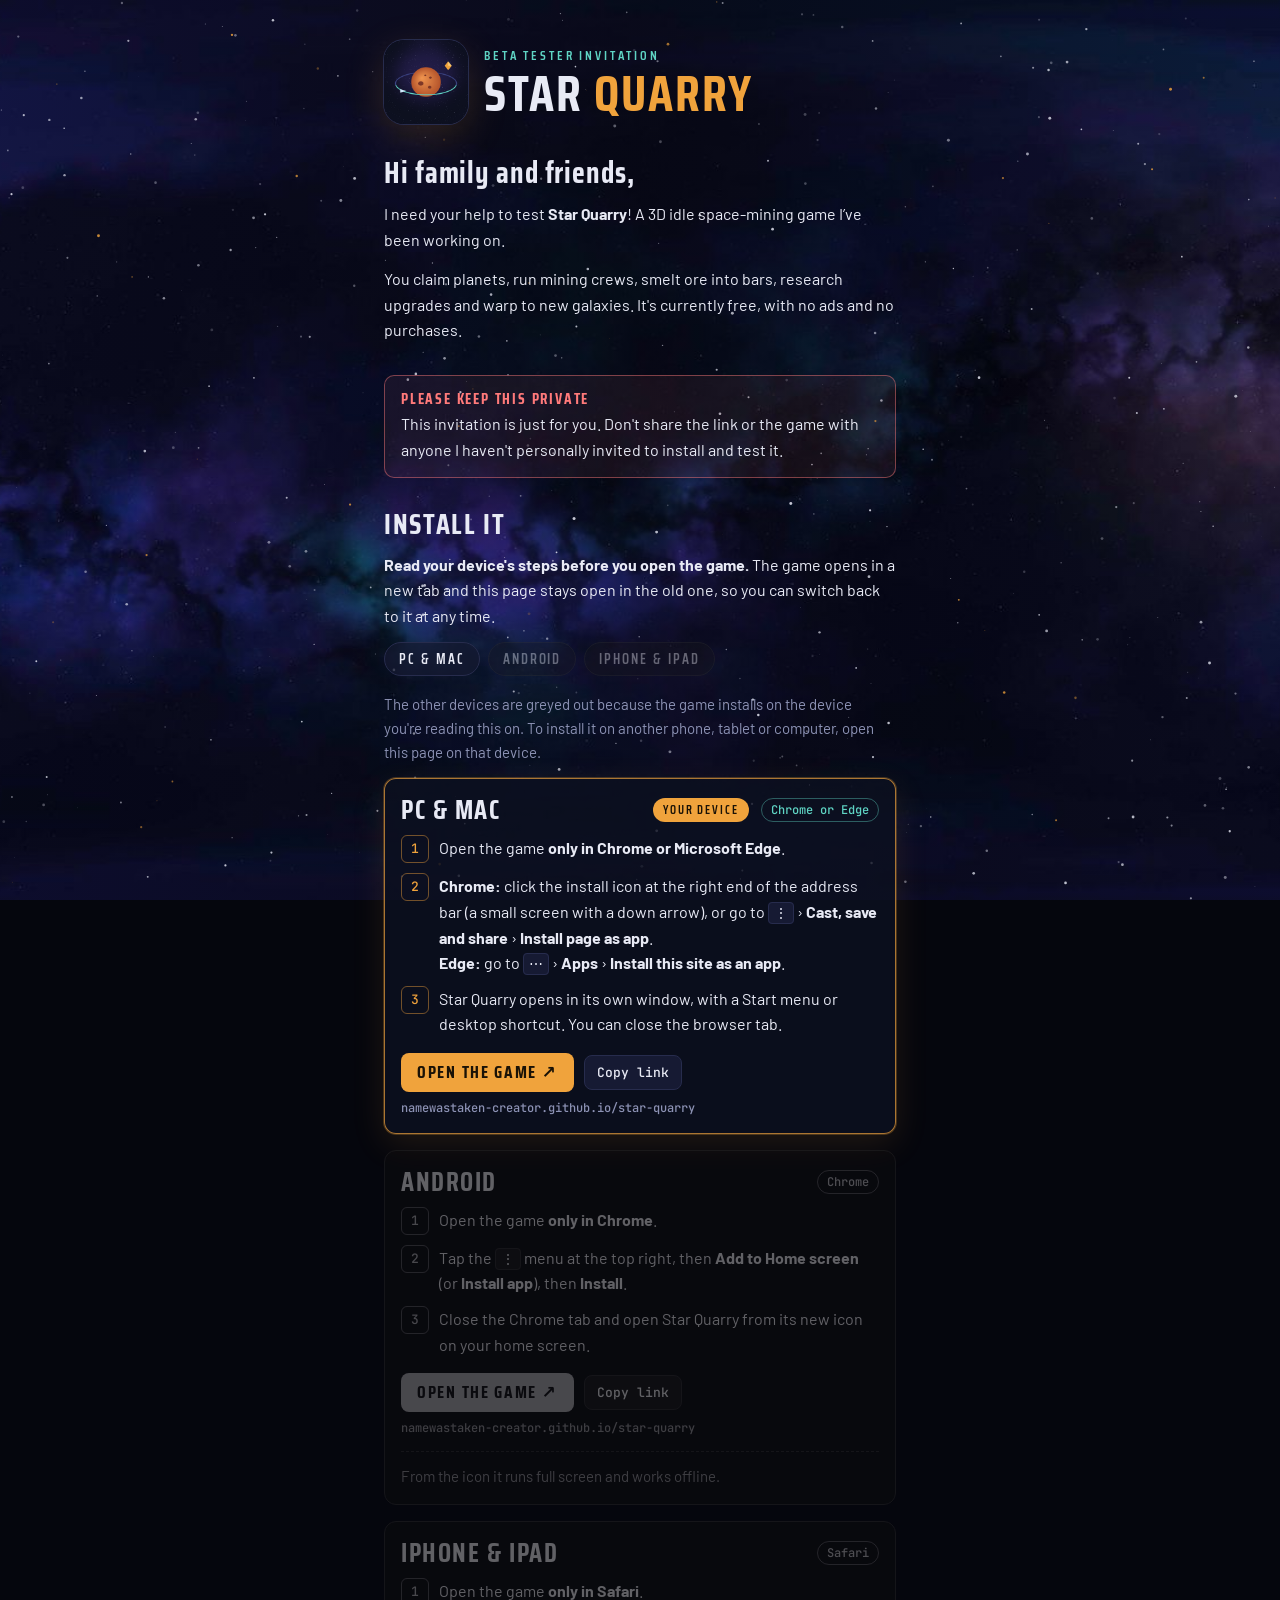
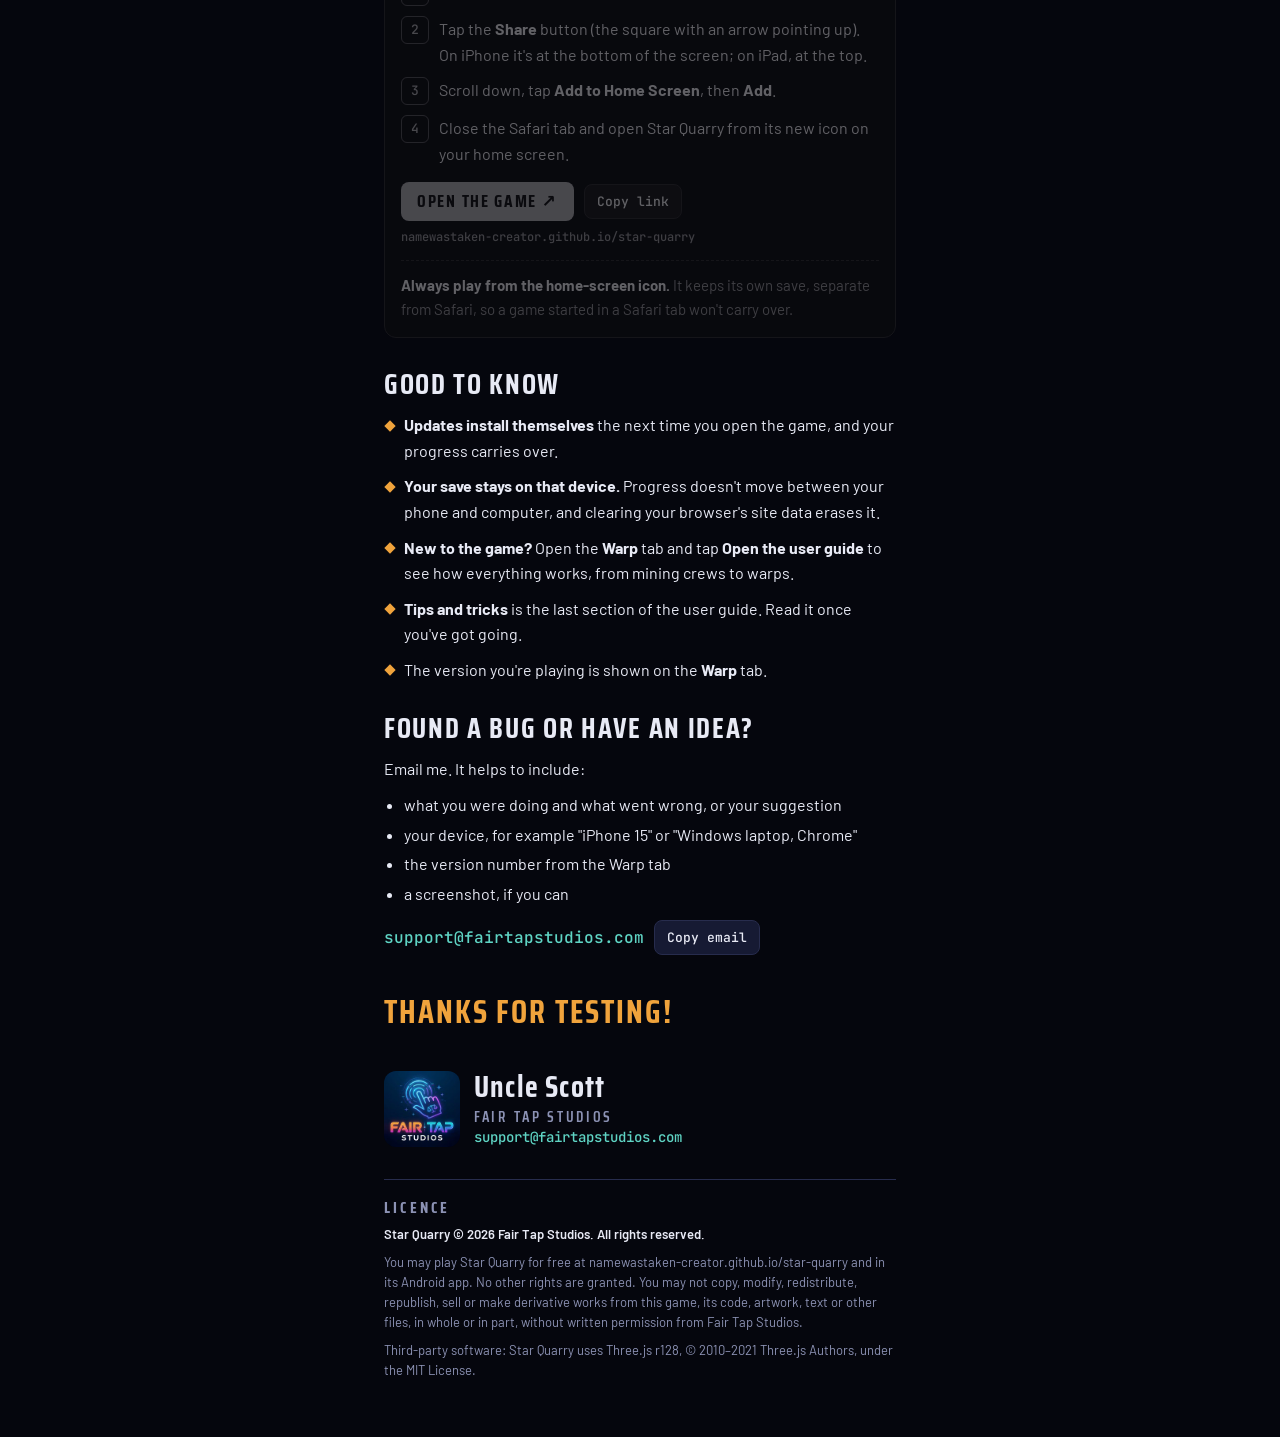
==== testers.html @ d6b1c23d "Update testers.html" ====
<!doctype html>
<html lang="en">
<head>
<meta charset="utf-8">
<meta name="viewport" content="width=device-width,initial-scale=1,viewport-fit=cover">
<meta name="robots" content="noindex,nofollow">
<link rel="icon" href="icon-192.png">
<title>Star Quarry Beta Testing</title>
<link rel="preconnect" href="https://fonts.googleapis.com">
<link rel="stylesheet" href="https://fonts.googleapis.com/css2?family=Saira+Condensed:wght@600;700&family=Barlow:wght@400;500;600&family=JetBrains+Mono:wght@500&display=swap">
<style>
/* Layout: one phone-width column (at most 480px of content) centred over the game's nebula, the same at every screen size, so a PC, iPad or rotated phone sees the phone layout with more sky around it. Install steps as three device panels. Single dark theme, matching the game. */
:root{
  --void:#05060d; --panel:#0d1020; --panel2:#161a33; --line:#272c4d;
  --ink:#e8eaf5; --muted:#8c92b4; --ore:#f0a33c; --ship:#5fd4c4; --stn:#6aa8ff; --bad:#ff7a7a;
  --f-display:"Saira Condensed","Arial Narrow",system-ui,sans-serif;
  --f-body:"Barlow",system-ui,-apple-system,"Segoe UI",sans-serif;
  --f-data:"JetBrains Mono",ui-monospace,"SFMono-Regular",Menlo,monospace;
  color-scheme:dark;
}
html{background:var(--void)}
body{margin:0;min-height:100%;background:radial-gradient(120% 70% at 70% 0%,#151a3a 0%,#090b1a 45%,var(--void) 100%) fixed,var(--void);
  color:var(--ink);font:400 16px/1.6 var(--f-body)}
/* the game's own nebula sky, fixed behind everything (a fixed layer, since iOS ignores background-attachment: fixed) */
#sky{position:fixed;inset:0;z-index:0;pointer-events:none;background:url("[data-uri]") 62% 50%/cover no-repeat}
#sky::after{content:"";position:absolute;inset:0;background:linear-gradient(90deg,rgba(5,6,13,.15),rgba(5,6,13,.55) 50%,rgba(5,6,13,.15))}
#stars{position:fixed;inset:0;width:100%;height:100%;pointer-events:none;z-index:0}
.wrap{position:relative;z-index:1;max-width:calc(480px + 2 * max(16px, env(safe-area-inset-left, 0px)));margin:0 auto;
  padding-left:max(16px,env(safe-area-inset-left,0px));padding-right:max(16px,env(safe-area-inset-right,0px));padding-block:40px 56px;
  display:flex;flex-direction:column;gap:32px}
a{color:var(--ship)}
a:focus-visible,button:focus-visible{outline:2px solid var(--ore);outline-offset:3px}

/* masthead */
.mast{display:flex;align-items:center;gap:16px}
.mast img{width:84px;height:84px;border-radius:20px;flex:none;box-shadow:0 0 0 1px var(--line),0 12px 40px rgba(240,163,60,.18)}
.mast h1{margin:0;font:700 clamp(40px,11vw,50px)/.9 var(--f-display);letter-spacing:.04em;text-transform:uppercase;text-wrap:balance}
.mast h1 span{color:var(--ore)}
.eyebrow{font:600 13px/1.2 var(--f-display);letter-spacing:.22em;text-transform:uppercase;color:var(--ship);margin:0 0 8px}

/* letter */
.letter p.hello{margin:0 0 12px;font:700 30px/1.1 var(--f-display);letter-spacing:.03em}
.letter p{margin:0 0 14px;max-width:62ch}
.letter p:last-child{margin-bottom:0}

.private{border:1px solid rgba(255,122,122,.45);background:rgba(255,122,122,.07);border-radius:10px;padding:14px 16px;display:flex;gap:12px;align-items:flex-start}
.private b{color:var(--bad);font:700 15px/1.3 var(--f-display);letter-spacing:.12em;text-transform:uppercase;display:block;margin-bottom:2px}
.private p{margin:0}

.play{display:flex;flex-wrap:wrap;gap:12px;align-items:center}
.btn{display:inline-flex;align-items:center;gap:8px;font:700 20px/1 var(--f-display);letter-spacing:.1em;text-transform:uppercase;
  color:#1a1206;background:var(--ore);border:0;border-radius:8px;padding:14px 22px;text-decoration:none;cursor:pointer}
.btn:hover{background:#ffb75a}
.ghost{font:500 13px/1 var(--f-data);color:var(--ink);background:var(--panel2);border:1px solid var(--line);border-radius:8px;padding:10px 12px;cursor:pointer}
.ghost:hover{border-color:var(--ship)}
.url{font:500 12px/1.4 var(--f-data);color:var(--muted);word-break:break-all;user-select:all}

/* sections */
h2{margin:0 0 14px;font:700 28px/1 var(--f-display);letter-spacing:.06em;text-transform:uppercase;text-wrap:balance}
.jump{display:flex;flex-wrap:wrap;gap:8px;margin:0;padding:0;list-style:none}
.jump a{display:block;font:600 14px/1 var(--f-display);letter-spacing:.14em;text-transform:uppercase;text-decoration:none;color:var(--ink);
  border:1px solid var(--line);border-radius:999px;padding:9px 14px;background:rgba(22,26,51,.7)}
.jump a:hover,.jump a:focus-visible{border-color:var(--ore);color:var(--ore)}
.first{margin:0 0 14px;max-width:62ch}
.devices{display:grid;gap:16px}
.linkrow{display:flex;flex-wrap:wrap;align-items:center;gap:8px 10px;margin-top:16px}
.btn.small{font-size:17px;padding:11px 16px}
.dev.other{opacity:.4;filter:grayscale(1)}
.dev.other .linkrow{pointer-events:none}
.jump a.off{opacity:.4;filter:grayscale(1);cursor:default}
.jump a.off:hover{border-color:var(--line);color:var(--ink)}
.elsewhere{margin:0 0 14px;color:var(--muted);font-size:15px;max-width:62ch}
.dev.is-mine{border-color:rgba(240,163,60,.7);box-shadow:0 0 0 1px rgba(240,163,60,.25),0 10px 34px rgba(240,163,60,.12)}
.mine{font:600 12px/1 var(--f-display);letter-spacing:.16em;text-transform:uppercase;color:#1a1206;background:var(--ore);border-radius:999px;padding:6px 10px}
.dev{background:rgba(13,16,32,.82);border:1px solid var(--line);border-radius:12px;padding:18px 16px 16px;scroll-margin-top:16px}
.dev header{display:flex;align-items:center;justify-content:space-between;gap:10px 12px;flex-wrap:wrap;margin-bottom:12px}
.dev header h3{margin-right:auto}
.dev h3{margin:0;font:700 26px/1 var(--f-display);letter-spacing:.06em;text-transform:uppercase}
.dev .browser{font:500 12px/1 var(--f-data);color:var(--ship);border:1px solid rgba(95,212,196,.4);border-radius:999px;padding:5px 9px}
.dev ol{margin:0;padding:0;list-style:none;counter-reset:s;display:grid;gap:10px}
.dev li{counter-increment:s;display:grid;grid-template-columns:28px 1fr;gap:10px;align-items:start}
.dev li::before{content:counter(s);font:500 13px/26px var(--f-data);text-align:center;color:var(--ore);border:1px solid var(--ore-line,rgba(240,163,60,.45));border-radius:6px;height:26px}
.dev li > span{min-width:0}
.dev .note{margin:14px 0 0;padding-top:12px;border-top:1px dashed var(--line);color:var(--muted);font-size:15px}
kbd{font:500 .85em var(--f-data);background:var(--panel2);border:1px solid var(--line);border-radius:4px;padding:1px 5px;color:var(--ink)}

.facts{display:grid;gap:10px;margin:0;padding:0;list-style:none}
.facts li{padding-left:20px;position:relative}
.facts li::before{content:"";position:absolute;left:2px;top:.6em;width:8px;height:8px;transform:rotate(45deg);background:var(--ore)}

.report p{margin:0 0 10px;max-width:62ch}
.report ul{margin:0 0 14px;padding-left:20px;display:grid;gap:4px}
.mail{display:flex;flex-wrap:wrap;align-items:center;gap:10px}
.mail span{font:500 16px/1.3 var(--f-data);color:var(--ship);user-select:all}

/* sign-off */
/* the logo is exactly as tall as the three lines beside it: 32 + 4 + 20 + 20 = 76px */
.thanks{margin:8px 0;text-align:left;font:700 32px/1.1 var(--f-display);letter-spacing:.06em;text-transform:uppercase;color:var(--ore);text-wrap:balance}
.sign p{margin:0}
.who{display:flex;align-items:flex-start;gap:14px}
.who img{width:76px;height:76px;border-radius:12px;flex:none;display:block}
.who > div{min-width:0}
.sign .name{font:700 30px/32px var(--f-display);letter-spacing:.04em}
.sign .studio{font:600 15px/20px var(--f-display);letter-spacing:.18em;text-transform:uppercase;color:var(--muted);margin-top:4px}
.sign .email{font:500 14px/20px var(--f-data);color:var(--ship);user-select:all;white-space:nowrap}

/* licence */
.legal{border-top:1px solid var(--line);padding-top:20px;color:var(--muted);font-size:13px;line-height:1.55}
.legal h2{font-size:16px;letter-spacing:.2em;color:var(--muted);margin-bottom:8px}
.legal p{margin:0 0 8px;max-width:75ch}
.legal p:last-child{margin:0}
.legal strong{color:var(--ink);font-weight:600}

.toast{position:fixed;left:50%;bottom:calc(20px + env(safe-area-inset-bottom,0px));transform:translateX(-50%);z-index:5;
  background:var(--panel2);border:1px solid var(--ship);color:var(--ink);font:500 13px/1 var(--f-data);padding:10px 14px;border-radius:8px}

</style>
</head>
<body>
<div id="sky" aria-hidden="true"></div>
<canvas id="stars" aria-hidden="true"></canvas>
<main class="wrap">

  <header class="mast">
    <img src="[data-uri]" alt="Star Quarry logo: an orange planet with an orbit ring and an ore crystal">
    <div>
      <p class="eyebrow">Beta tester invitation</p>
      <h1>Star <span>Quarry</span></h1>
    </div>
  </header>

  <section class="letter" aria-label="Message from Uncle Scott">
    <p class="hello">Hi family and friends,</p>
    <p>I need your help to test <strong>Star Quarry</strong>! A 3D idle space-mining game I’ve been working on.</p>
    <p>You claim planets, run mining crews, smelt ore into bars, research upgrades and warp to new galaxies. It's currently free, with no ads and no purchases.</p>
  </section>

  <div class="private" role="note">
    <div>
      <b>Please keep this private</b>
      <p>This invitation is just for you. Don't share the link or the game with anyone I haven't personally invited to install and test it.</p>
    </div>
  </div>

  <section aria-labelledby="install">
    <h2 id="install">Install it</h2>
    <p class="first"><strong>Read your device's steps before you open the game.</strong> The game opens in a new tab and this page stays open in the old one, so you can switch back to it at any time.</p>
    <ul class="jump" style="margin-bottom:16px">
      <li><a href="#android">Android</a></li>
      <li><a href="#iphone">iPhone &amp; iPad</a></li>
      <li><a href="#pc">PC &amp; Mac</a></li>
    </ul>
    <p class="elsewhere" id="elsewhere" hidden>The other devices are greyed out because the game installs on the device you're reading this on. To install it on another phone, tablet or computer, open this page on that device.</p>
    <div class="devices">
      <article class="dev" id="android">
        <header><h3>Android</h3><span class="mine" hidden>Your device</span><span class="browser">Chrome</span></header>
        <ol>
          <li><span>Open the game <strong>only in Chrome</strong>.</span></li>
          <li><span>Tap the <kbd>⋮</kbd> menu at the top right, then <strong>Add to Home screen</strong> (or <strong>Install app</strong>), then <strong>Install</strong>.</span></li>
          <li><span>Close the Chrome tab and open Star Quarry from its new icon on your home screen.</span></li>
        </ol>
        <div class="linkrow"><a class="btn small" href="https://namewastaken-creator.github.io/star-quarry/" target="_blank" rel="noopener">Open the game ↗</a><button class="ghost" type="button" data-copy="https://namewastaken-creator.github.io/star-quarry/">Copy link</button><span class="url">namewastaken-creator.github.io/star-quarry</span></div>
        <p class="note">From the icon it runs full screen and works offline.</p>
      </article>
      <article class="dev" id="iphone">
        <header><h3>iPhone &amp; iPad</h3><span class="mine" hidden>Your device</span><span class="browser">Safari</span></header>
        <ol>
          <li><span>Open the game <strong>only in Safari</strong>.</span></li>
          <li><span>Tap the <strong>Share</strong> button (the square with an arrow pointing up). On iPhone it's at the bottom of the screen; on iPad, at the top.</span></li>
          <li><span>Scroll down, tap <strong>Add to Home Screen</strong>, then <strong>Add</strong>.</span></li>
          <li><span>Close the Safari tab and open Star Quarry from its new icon on your home screen.</span></li>
        </ol>
        <div class="linkrow"><a class="btn small" href="https://namewastaken-creator.github.io/star-quarry/" target="_blank" rel="noopener">Open the game ↗</a><button class="ghost" type="button" data-copy="https://namewastaken-creator.github.io/star-quarry/">Copy link</button><span class="url">namewastaken-creator.github.io/star-quarry</span></div>
        <p class="note"><strong style="color:var(--ink)">Always play from the home-screen icon.</strong> It keeps its own save, separate from Safari, so a game started in a Safari tab won't carry over.</p>
      </article>
      <article class="dev" id="pc">
        <header><h3>PC &amp; Mac</h3><span class="mine" hidden>Your device</span><span class="browser">Chrome or Edge</span></header>
        <ol>
          <li><span>Open the game <strong>only in Chrome or Microsoft Edge</strong>.</span></li>
          <li><span><strong>Chrome:</strong> click the install icon at the right end of the address bar (a small screen with a down arrow), or go to <kbd>⋮</kbd> › <strong>Cast, save and share</strong> › <strong>Install page as app</strong>.<br><strong>Edge:</strong> go to <kbd>⋯</kbd> › <strong>Apps</strong> › <strong>Install this site as an app</strong>.</span></li>
          <li><span>Star Quarry opens in its own window, with a Start menu or desktop shortcut. You can close the browser tab.</span></li>
        </ol>
        <div class="linkrow"><a class="btn small" href="https://namewastaken-creator.github.io/star-quarry/" target="_blank" rel="noopener">Open the game ↗</a><button class="ghost" type="button" data-copy="https://namewastaken-creator.github.io/star-quarry/">Copy link</button><span class="url">namewastaken-creator.github.io/star-quarry</span></div>
      </article>
    </div>
  </section>

  <section aria-labelledby="know">
    <h2 id="know">Good to know</h2>
    <ul class="facts">
      <li><strong>Updates install themselves</strong> the next time you open the game, and your progress carries over.</li>
      <li><strong>Your save stays on that device.</strong> Progress doesn't move between your phone and computer, and clearing your browser's site data erases it.</li>
      <li><strong>New to the game?</strong> Open the <strong>Warp</strong> tab and tap <strong>Open the user guide</strong> to see how everything works, from mining crews to warps.</li>
      <li><strong>Tips and tricks</strong> is the last section of the user guide. Read it once you've got going.</li>
      <li>The version you're playing is shown on the <strong>Warp</strong> tab.</li>
    </ul>
  </section>

  <section class="report" aria-labelledby="bugs">
    <h2 id="bugs">Found a bug or have an idea?</h2>
    <p>Email me. It helps to include:</p>
    <ul>
      <li>what you were doing and what went wrong, or your suggestion</li>
      <li>your device, for example "iPhone 15" or "Windows laptop, Chrome"</li>
      <li>the version number from the Warp tab</li>
      <li>a screenshot, if you can</li>
    </ul>
    <div class="mail">
      <span>support@fairtapstudios.com</span>
      <button class="ghost" id="copy-mail" type="button" data-copy="support@fairtapstudios.com">Copy email</button>
    </div>
  </section>

  <p class="thanks">Thanks for testing!</p>

  <footer class="sign">
    <div class="who">
      <img src="[data-uri]" alt="Fair Tap Studios logo">
      <div>
      <p class="name">Uncle Scott</p>
      <p class="studio">Fair Tap Studios</p>
      <p class="email">support@fairtapstudios.com</p>
      </div>
    </div>
  </footer>

  <section class="legal" aria-labelledby="licence">
    <h2 id="licence">Licence</h2>
    <p><strong>Star Quarry © 2026 Fair Tap Studios. All rights reserved.</strong></p>
    <p>You may play Star Quarry for free at namewastaken-creator.github.io/star-quarry and in its Android app. No other rights are granted. You may not copy, modify, redistribute, republish, sell or make derivative works from this game, its code, artwork, text or other files, in whole or in part, without written permission from Fair Tap Studios.</p>
    <p>Third-party software: Star Quarry uses Three.js r128, © 2010–2021 Three.js Authors, under the MIT License.</p>
  </section>

</main>
<div class="toast" id="toast" role="status" hidden></div>

<script>
// Static starfield like the game's backdrop
(function(){
  const c=document.getElementById('stars'),x=c.getContext('2d');
  let seed=7;const r=()=>(seed=(seed*16807)%2147483647)/2147483647;
  function draw(){
    const d=Math.min(window.devicePixelRatio||1,2),w=innerWidth,h=innerHeight;
    c.width=w*d;c.height=h*d;x.setTransform(d,0,0,d,0,0);x.clearRect(0,0,w,h);seed=7;
    const n=Math.round(w*h/2600);
    for(let i=0;i<n;i++){const s=r()*1.3+.2,a=r()*.7+.15;x.fillStyle=r()<.08?`rgba(240,163,60,${a})`:`rgba(232,234,245,${a})`;x.beginPath();x.arc(r()*w,r()*h,s,0,7);x.fill()}
  }
  draw();addEventListener('resize',draw);
})();
// Put the reader's own kind of device first and mark it; grey out the others, since the game has to be
// installed from the device it will be played on. Unknown device: nothing is greyed.
(function(){
  const ua=navigator.userAgent||'',ios=/iPhone|iPad|iPod/.test(ua)||(/Macintosh/.test(ua)&&navigator.maxTouchPoints>1);
  const id=/Android/i.test(ua)?'android':ios?'iphone':/Windows|Macintosh|CrOS|Linux/.test(ua)?'pc':null;
  const el=id&&document.getElementById(id);if(!el)return;
  el.classList.add('is-mine');el.querySelector('.mine').hidden=false;el.parentElement.prepend(el);
  document.querySelectorAll('.dev').forEach(d=>{if(d===el)return;
    d.classList.add('other');d.setAttribute('aria-disabled','true');
    d.querySelectorAll('.linkrow a,.linkrow button').forEach(c=>{c.tabIndex=-1;c.setAttribute('aria-disabled','true')})});
  document.querySelectorAll('.jump a').forEach(a=>{if(a.getAttribute('href')!=='#'+id){a.classList.add('off');a.setAttribute('aria-disabled','true');a.tabIndex=-1}});
  const j=document.querySelector(`.jump a[href="#${id}"]`);if(j)j.parentElement.parentElement.prepend(j.parentElement);
  document.getElementById('elsewhere').hidden=false;
})();
// Always open at the top: drop any #device from the address, and let the device buttons scroll without adding one
(function(){
  if(location.hash){try{history.replaceState(null,'',location.pathname+location.search)}catch(e){}}
  if('scrollRestoration' in history)history.scrollRestoration='manual';
  scrollTo(0,0);addEventListener('load',()=>scrollTo(0,0));
  document.querySelectorAll('.jump a').forEach(a=>a.addEventListener('click',e=>{e.preventDefault();
    if(a.classList.contains('off'))return;
    const t=document.querySelector(a.getAttribute('href'));
    if(t)t.scrollIntoView({behavior:matchMedia('(prefers-reduced-motion: reduce)').matches?'auto':'smooth',block:'start'})}));
})();
// Copy buttons
const toast=document.getElementById('toast');let tt;
function say(t){toast.textContent=t;toast.hidden=false;clearTimeout(tt);tt=setTimeout(()=>toast.hidden=true,1800)}
document.querySelectorAll('[data-copy]').forEach(b=>b.addEventListener('click',()=>{
  const v=b.dataset.copy;
  const fallback=()=>{const s=b.parentElement.querySelector('.url,span');if(s){const g=getSelection();g.removeAllRanges();const rg=document.createRange();rg.selectNodeContents(s);g.addRange(rg)}say('Selected: press Ctrl+C or ⌘C to copy')};
  try{navigator.clipboard.writeText(v).then(()=>say('Copied: '+v),fallback)}catch(e){fallback()}
}));
</script>
</body>
</html>
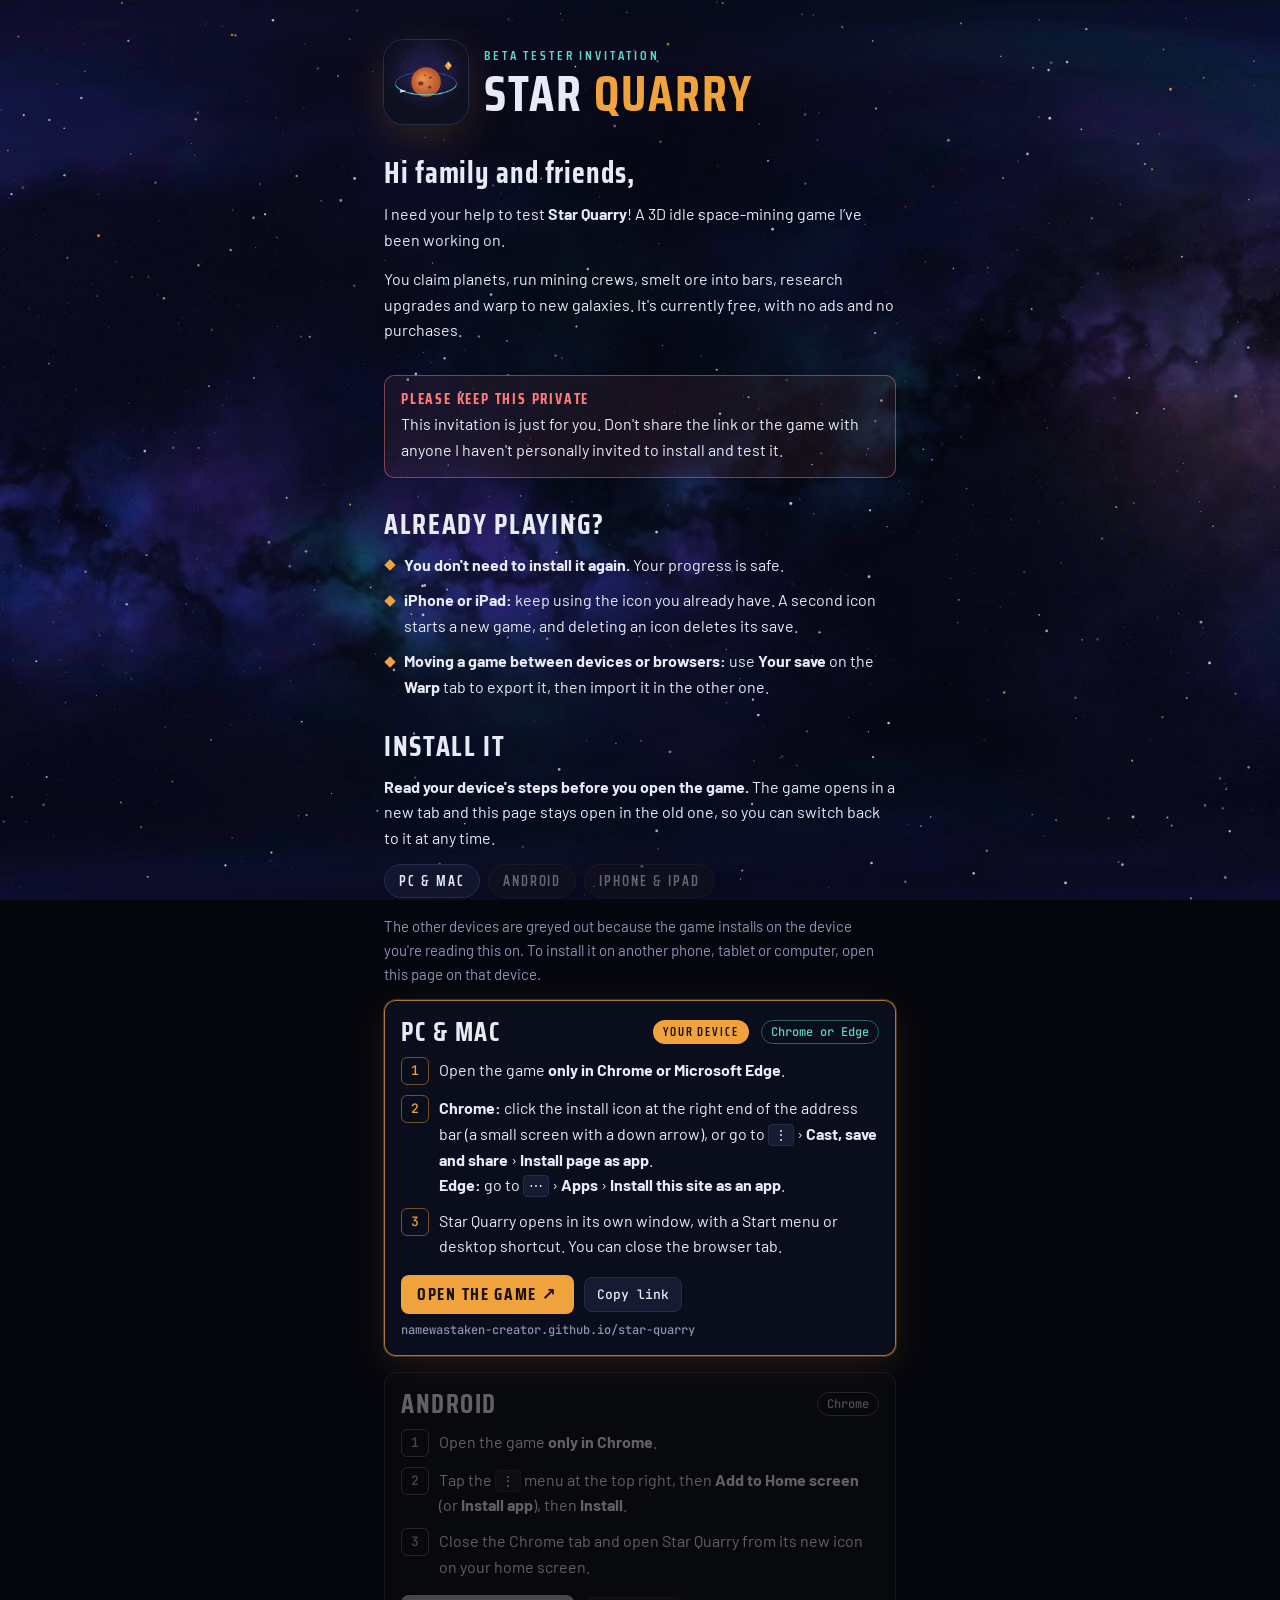
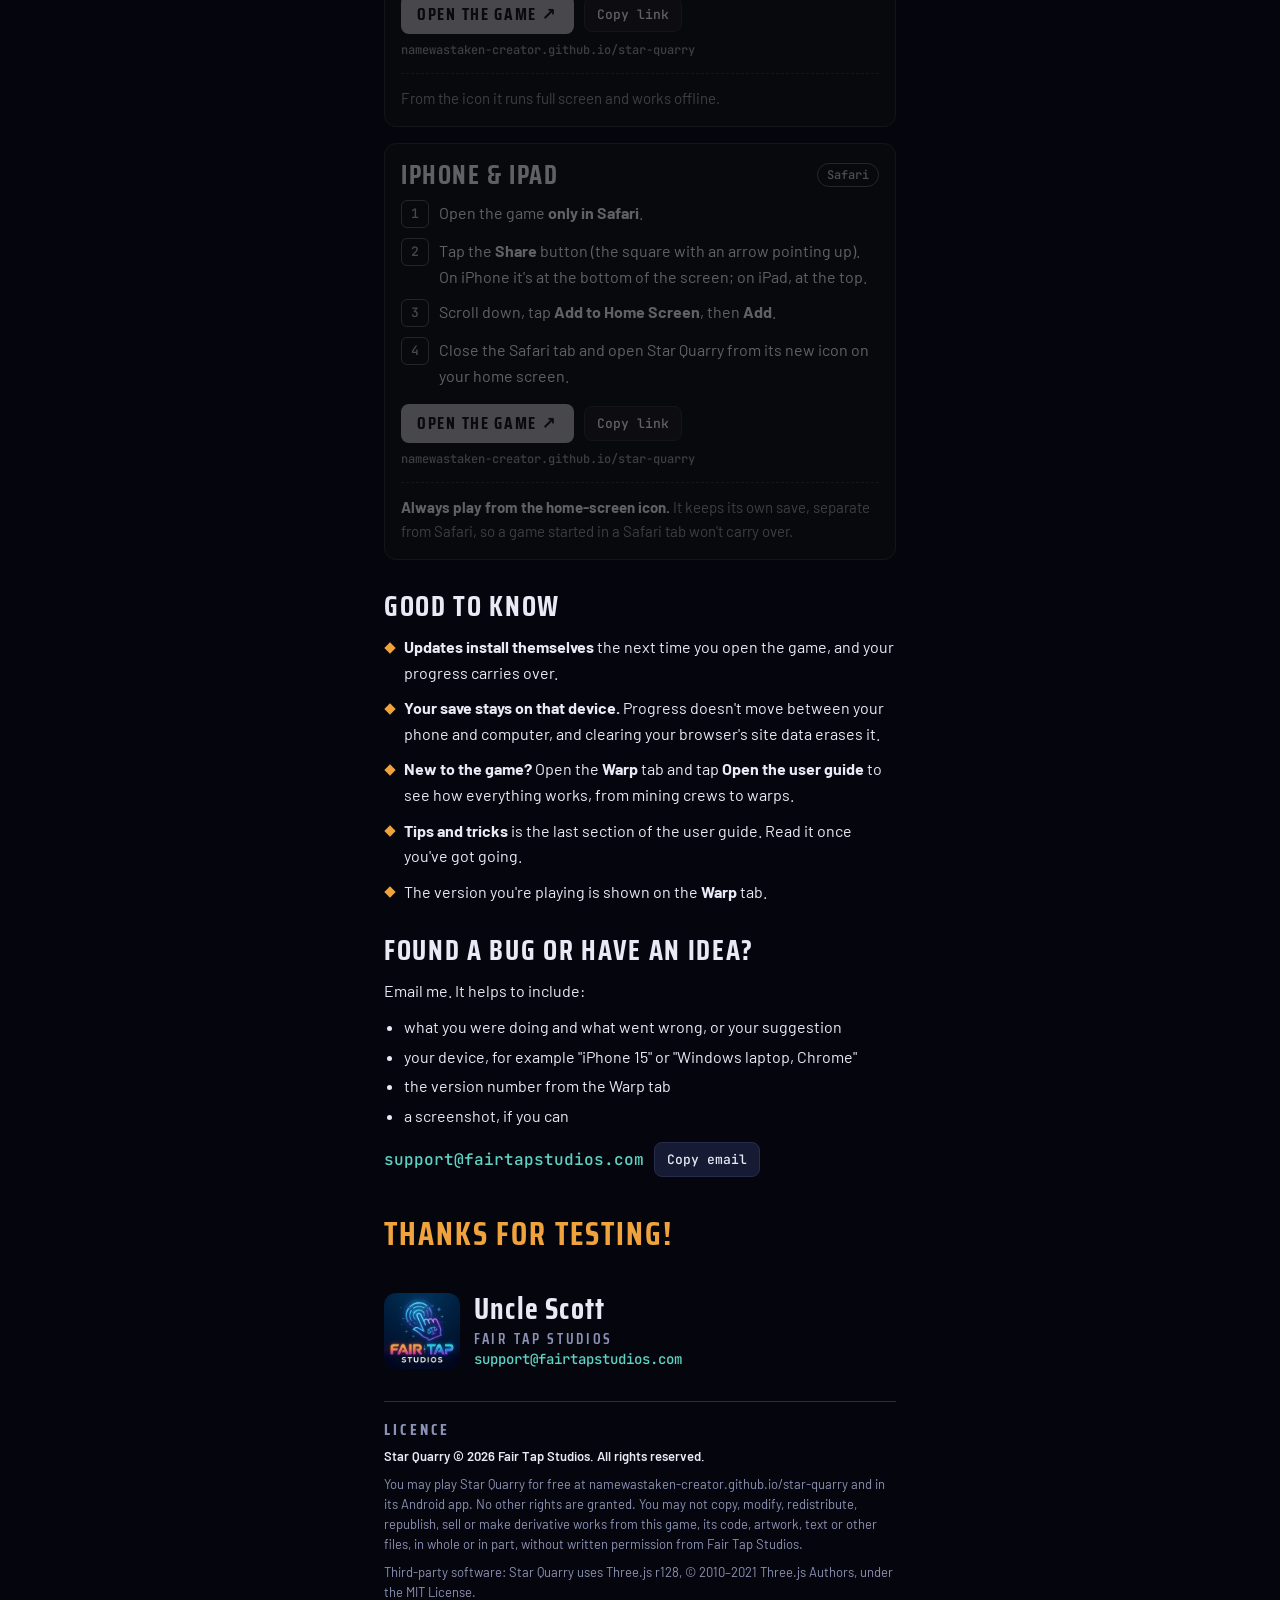
==== commit 35571198: "Update testers.html" ====
--- a/testers.html
+++ b/testers.html
@@ -141,6 +141,15 @@
       <p>This invitation is just for you. Don't share the link or the game with anyone I haven't personally invited to install and test it.</p>
     </div>
   </div>
+
+  <section aria-labelledby="already">
+    <h2 id="already">Already playing?</h2>
+    <ul class="facts">
+      <li><strong>You don't need to install it again.</strong> Your progress is safe.</li>
+      <li><strong>iPhone or iPad:</strong> keep using the icon you already have. A second icon starts a new game, and deleting an icon deletes its save.</li>
+      <li><strong>Moving a game between devices or browsers:</strong> use <strong>Your save</strong> on the <strong>Warp</strong> tab to export it, then import it in the other one.</li>
+    </ul>
+  </section>
 
   <section aria-labelledby="install">
     <h2 id="install">Install it</h2>
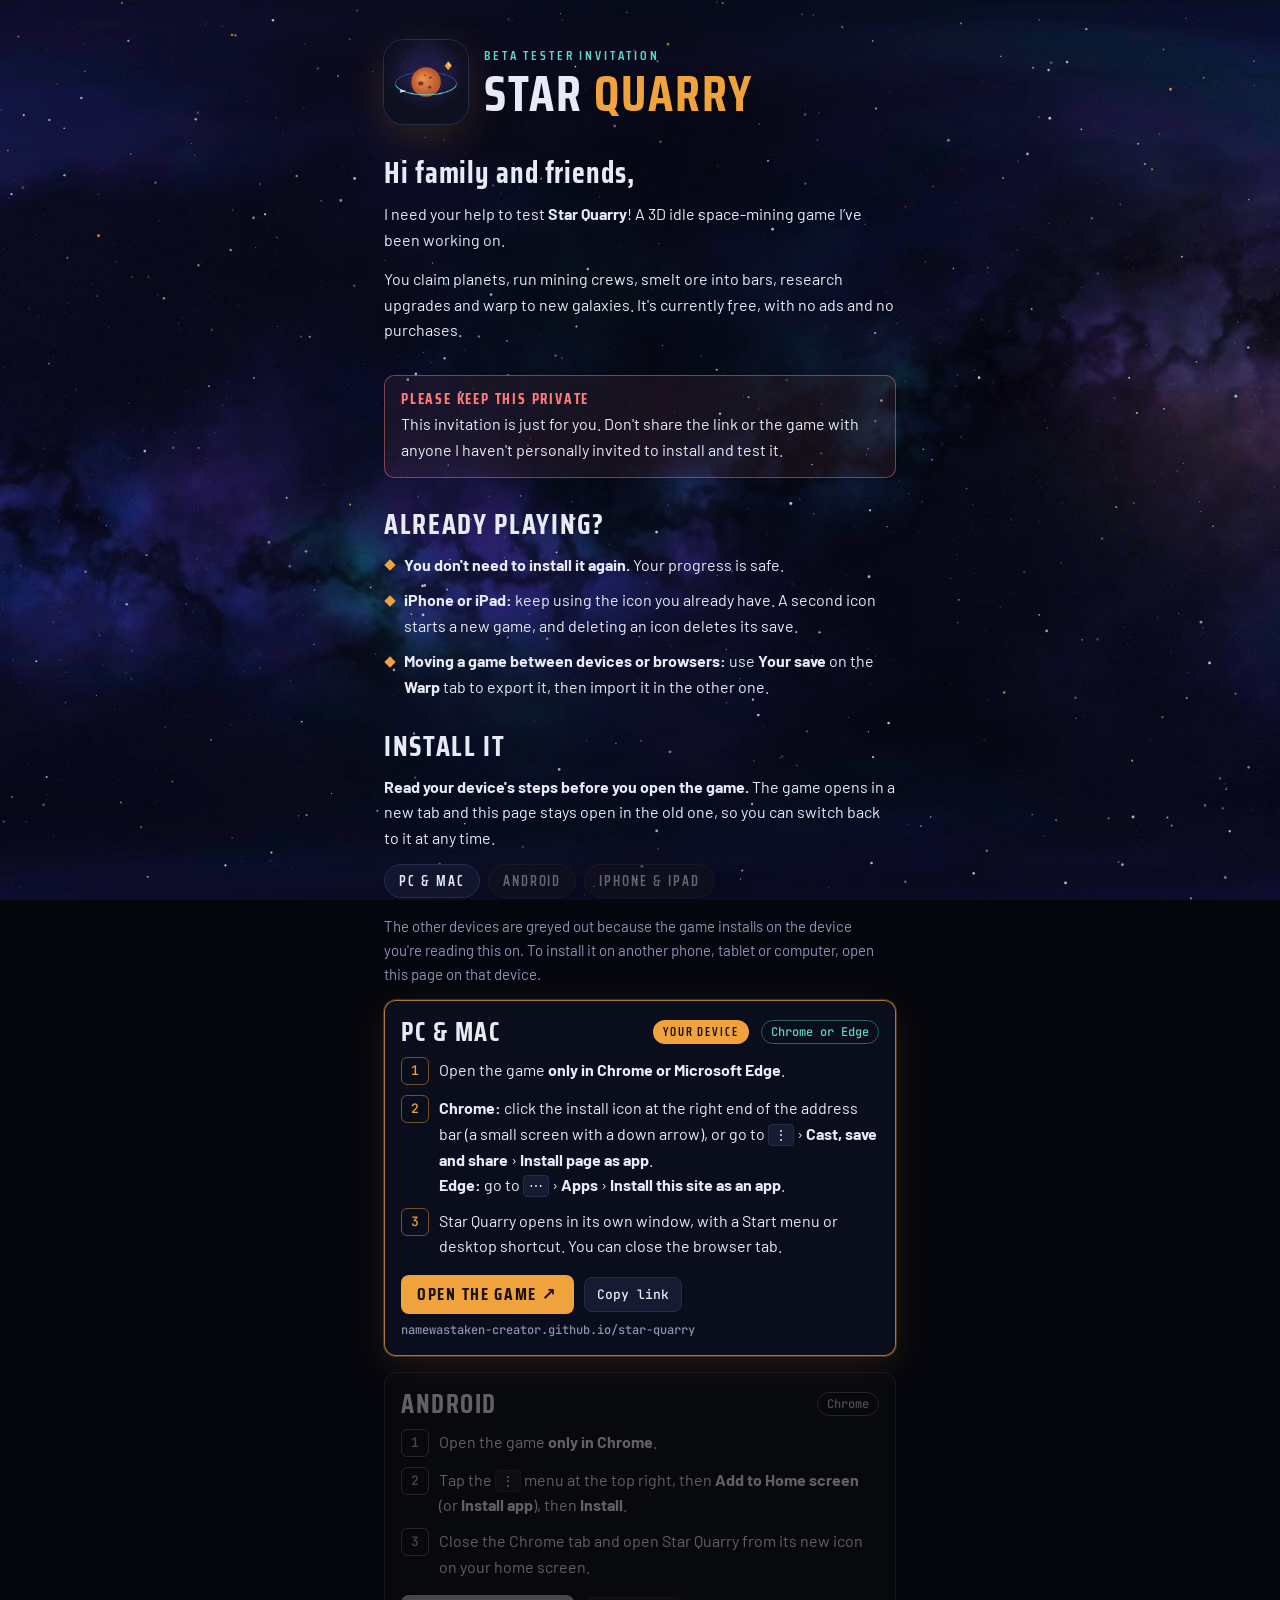
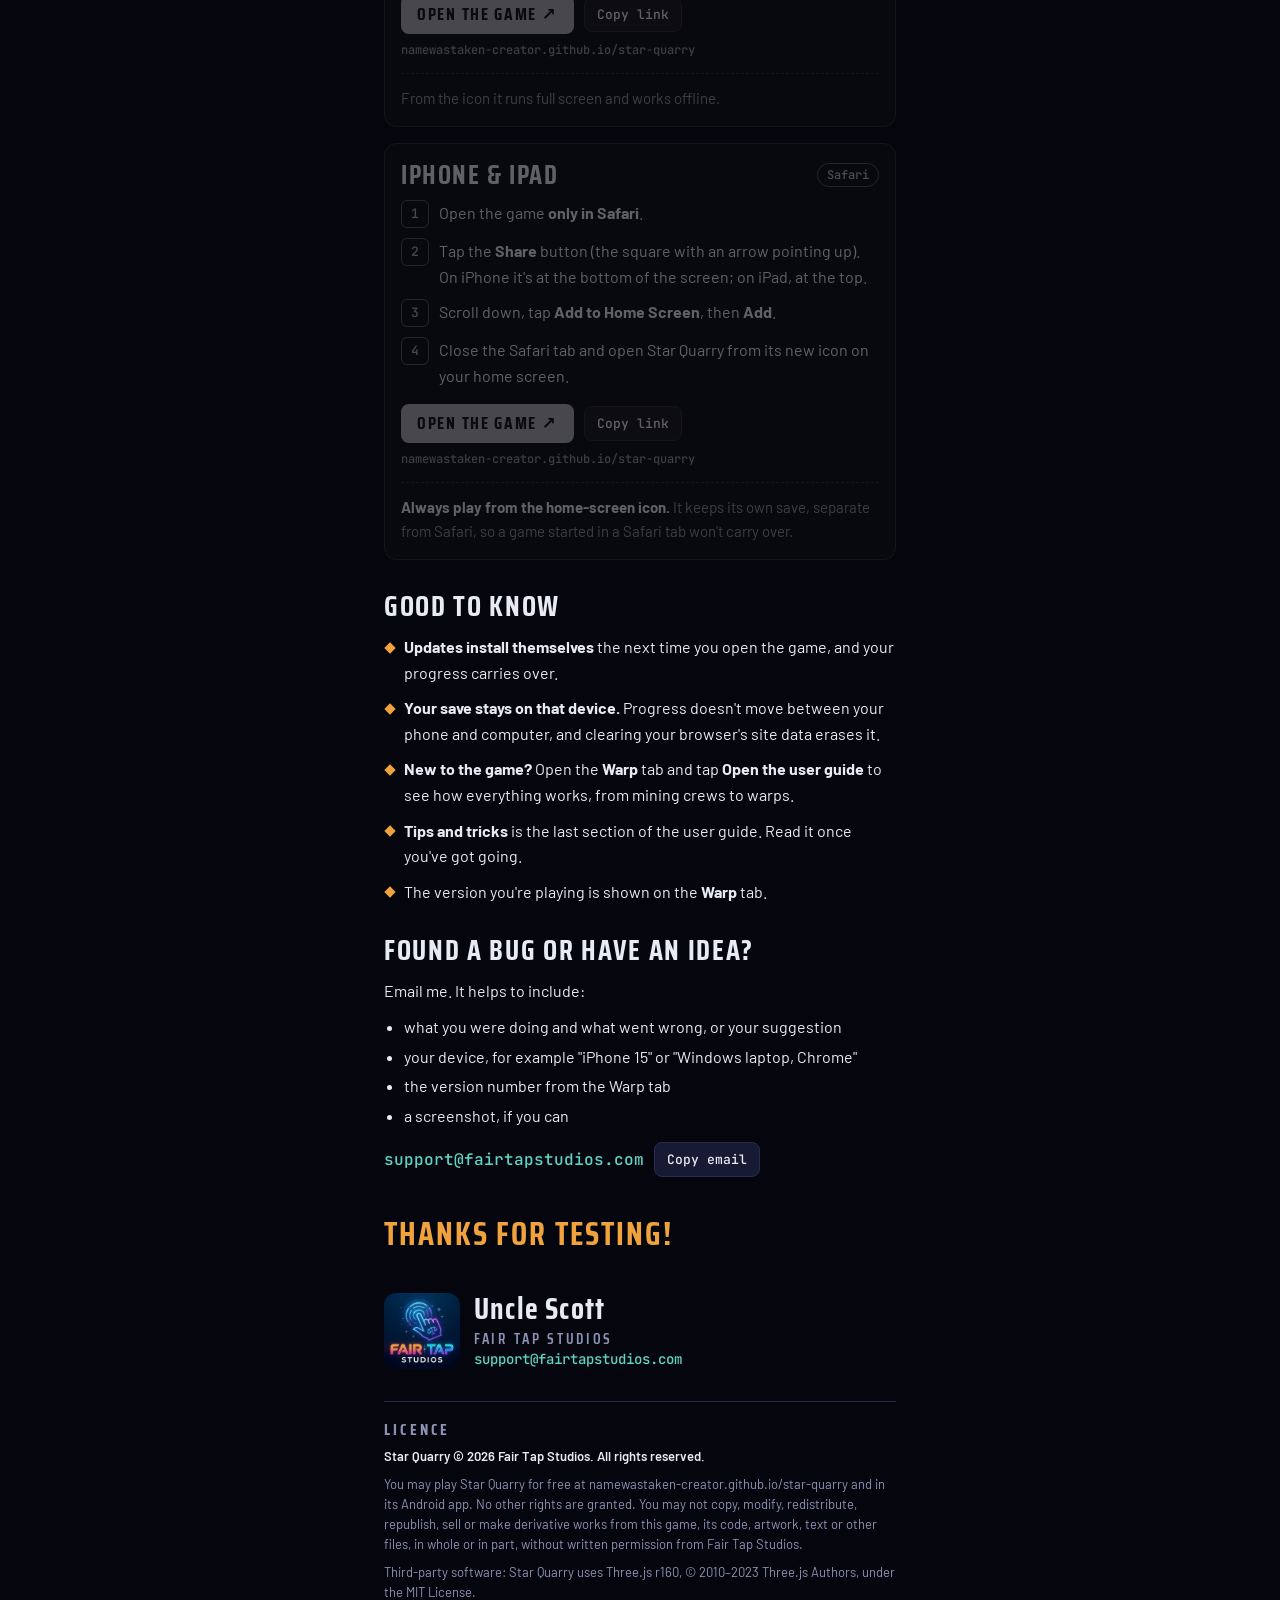
==== commit 18c70779: "Beta 0.46.4.209: Three.js r160, the same look on the newer library" ====
--- a/testers.html
+++ b/testers.html
@@ -237,7 +237,7 @@
     <h2 id="licence">Licence</h2>
     <p><strong>Star Quarry © 2026 Fair Tap Studios. All rights reserved.</strong></p>
     <p>You may play Star Quarry for free at namewastaken-creator.github.io/star-quarry and in its Android app. No other rights are granted. You may not copy, modify, redistribute, republish, sell or make derivative works from this game, its code, artwork, text or other files, in whole or in part, without written permission from Fair Tap Studios.</p>
-    <p>Third-party software: Star Quarry uses Three.js r128, © 2010–2021 Three.js Authors, under the MIT License.</p>
+    <p>Third-party software: Star Quarry uses Three.js r160, © 2010–2023 Three.js Authors, under the MIT License.</p>
   </section>
 
 </main>
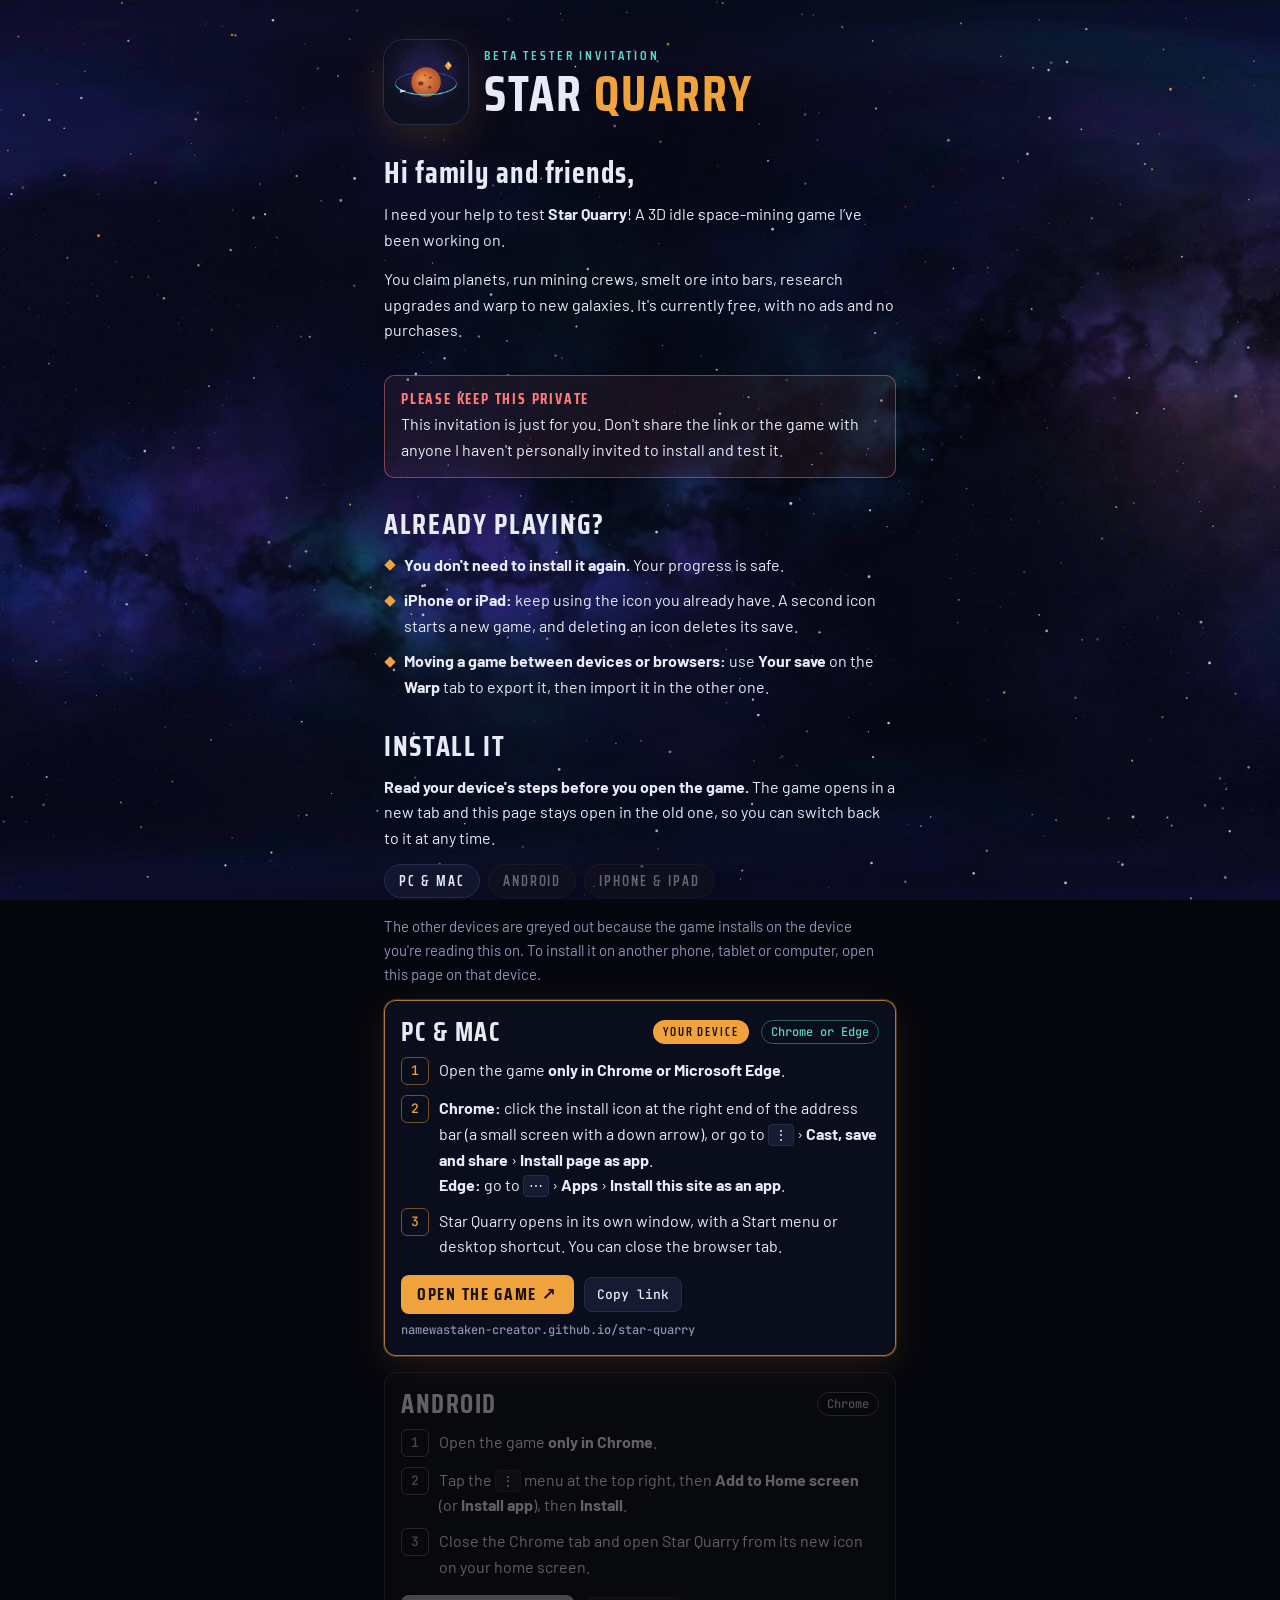
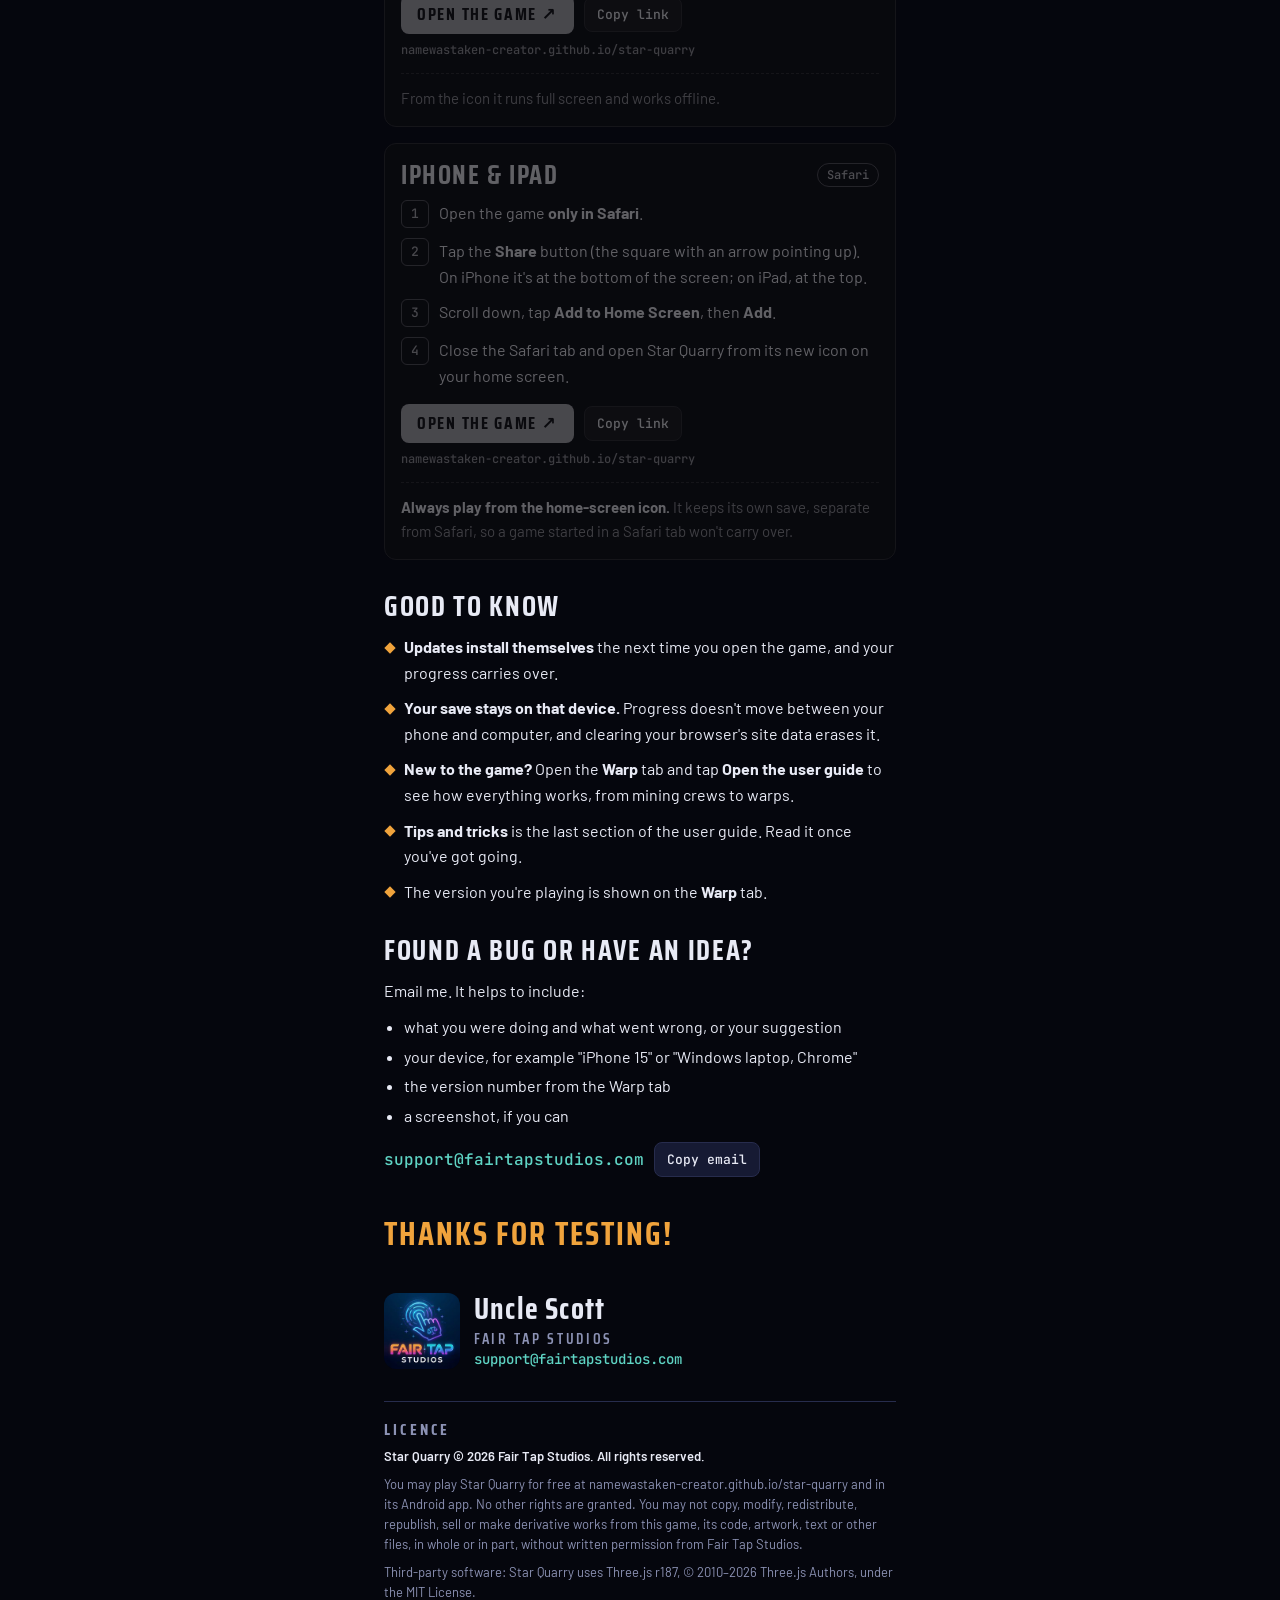
==== commit dce47ff4: "Beta 0.46.5.210: Three.js r187, the same look; the game now needs WebGL 2" ====
--- a/testers.html
+++ b/testers.html
@@ -237,7 +237,7 @@
     <h2 id="licence">Licence</h2>
     <p><strong>Star Quarry © 2026 Fair Tap Studios. All rights reserved.</strong></p>
     <p>You may play Star Quarry for free at namewastaken-creator.github.io/star-quarry and in its Android app. No other rights are granted. You may not copy, modify, redistribute, republish, sell or make derivative works from this game, its code, artwork, text or other files, in whole or in part, without written permission from Fair Tap Studios.</p>
-    <p>Third-party software: Star Quarry uses Three.js r160, © 2010–2023 Three.js Authors, under the MIT License.</p>
+    <p>Third-party software: Star Quarry uses Three.js r187, © 2010–2026 Three.js Authors, under the MIT License.</p>
   </section>
 
 </main>
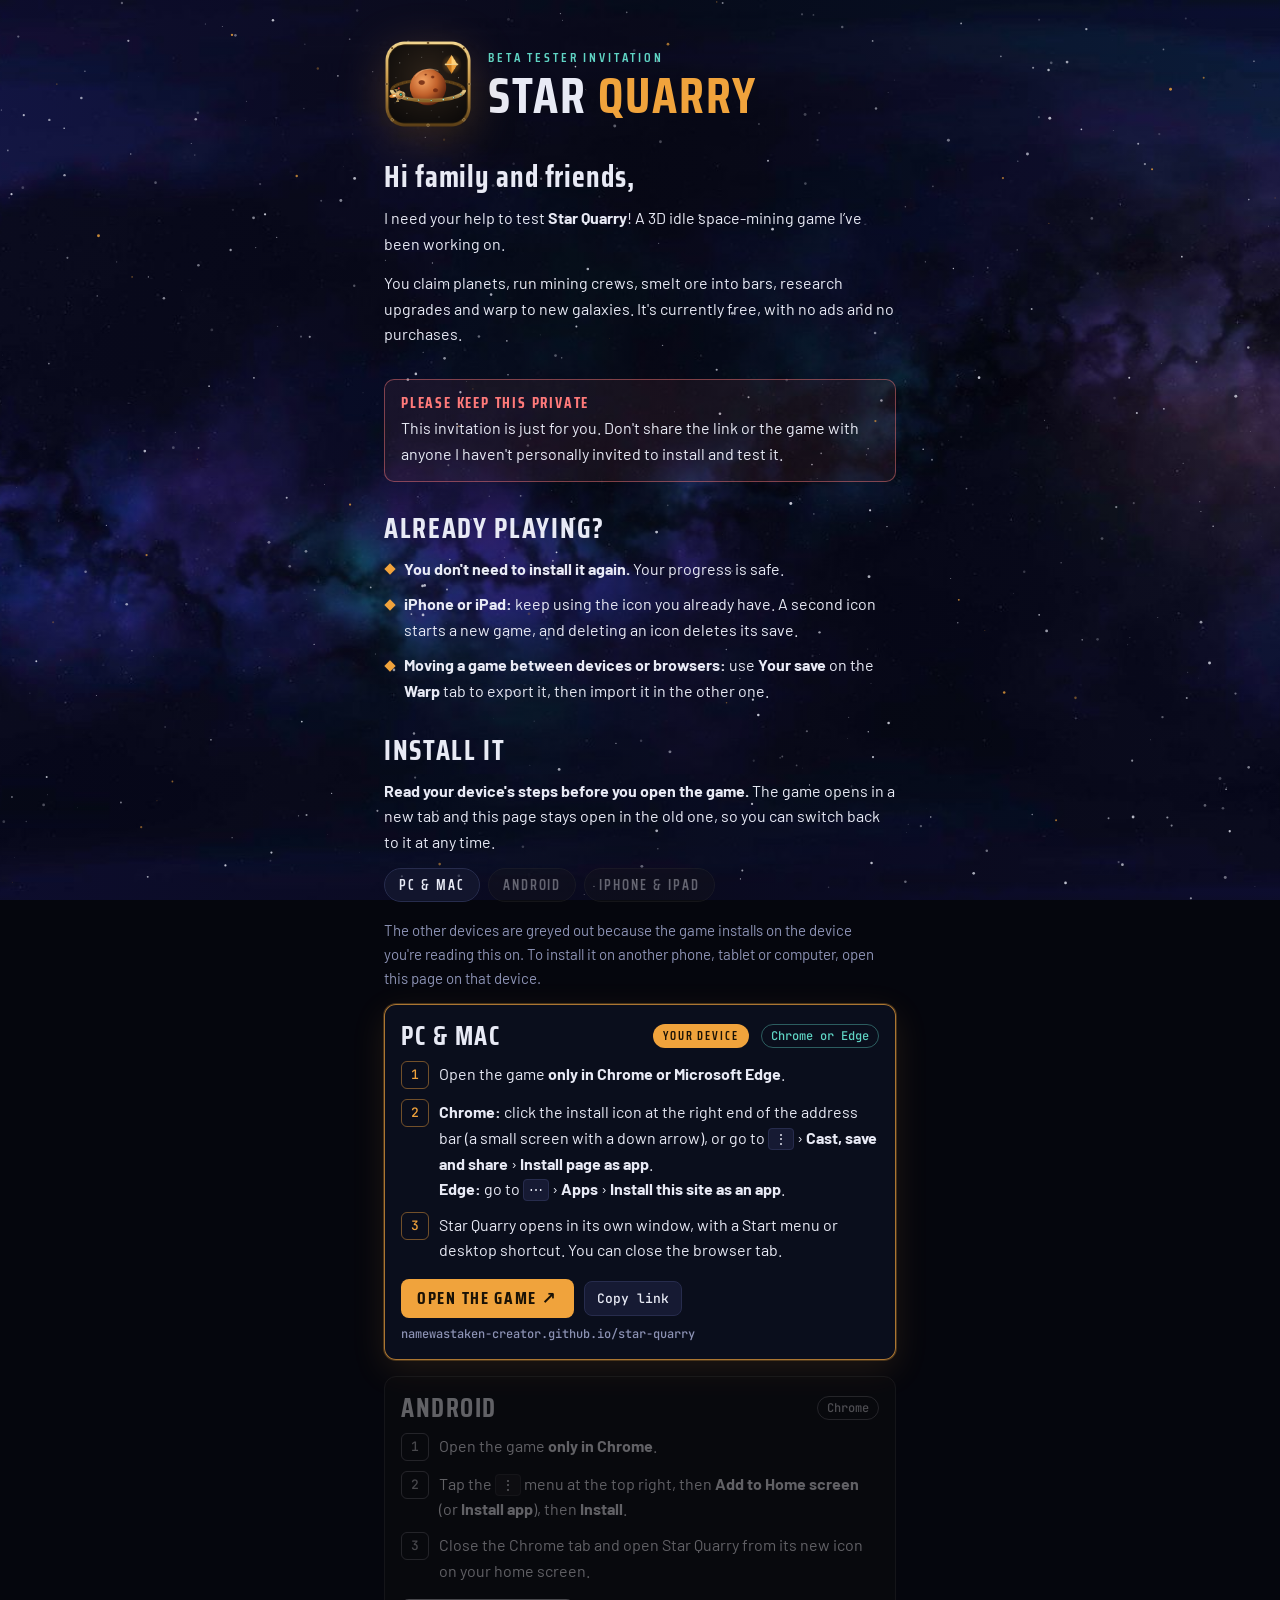
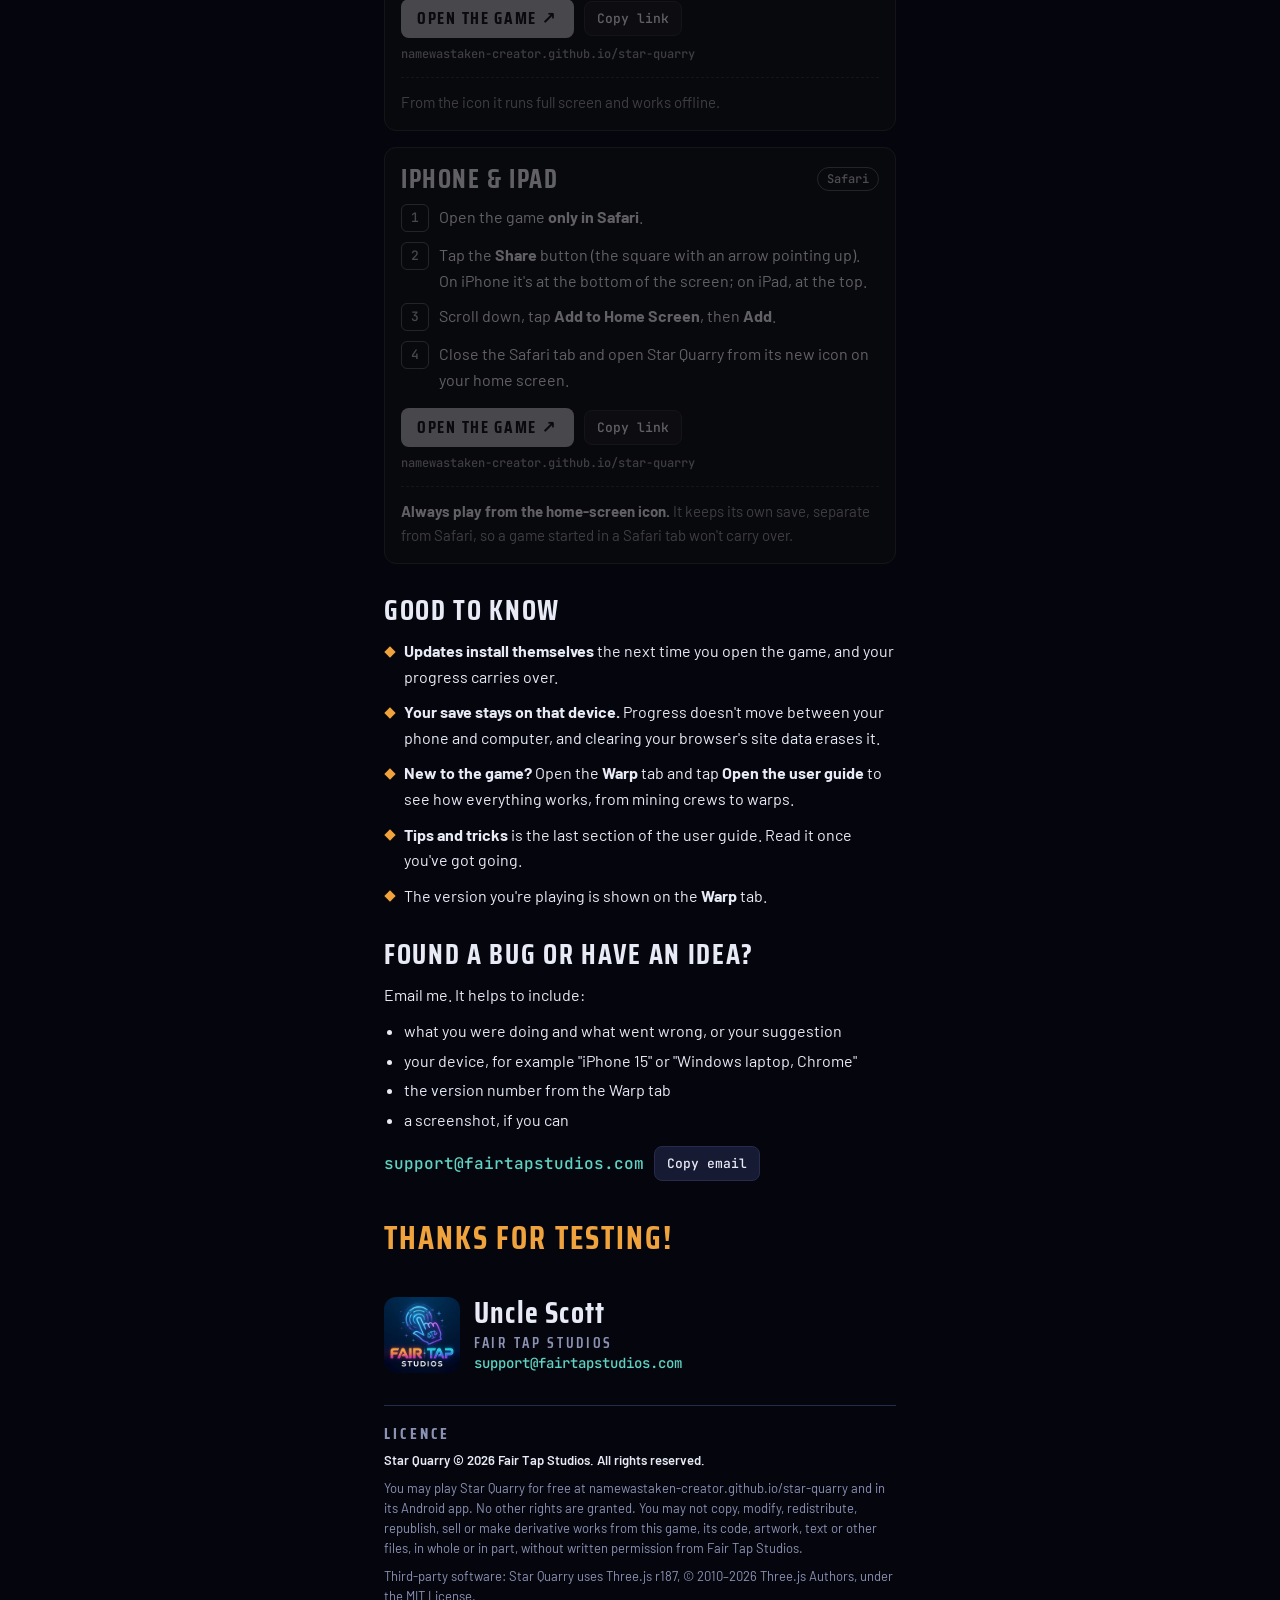
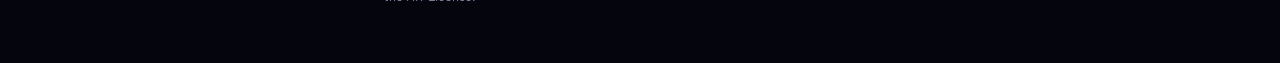
==== commit ba6d9307: "Beta 0.50.0.221: the Chronicle, the Clockwork Archive, the Spacepunk look and steampunk names, a hum" ====
--- a/testers.html
+++ b/testers.html
@@ -33,7 +33,7 @@
 
 /* masthead */
 .mast{display:flex;align-items:center;gap:16px}
-.mast img{width:84px;height:84px;border-radius:20px;flex:none;box-shadow:0 0 0 1px var(--line),0 12px 40px rgba(240,163,60,.18)}
+.mast img{width:88px;height:88px;flex:none;filter:drop-shadow(0 10px 24px rgba(240,163,60,.22))} /* the Spacepunk logo, which brings its own brass bezel */
 .mast h1{margin:0;font:700 clamp(40px,11vw,50px)/.9 var(--f-display);letter-spacing:.04em;text-transform:uppercase;text-wrap:balance}
 .mast h1 span{color:var(--ore)}
 .eyebrow{font:600 13px/1.2 var(--f-display);letter-spacing:.22em;text-transform:uppercase;color:var(--ship);margin:0 0 8px}
@@ -122,7 +122,7 @@
 <main class="wrap">
 
   <header class="mast">
-    <img src="[data-uri]" alt="Star Quarry logo: an orange planet with an orbit ring and an ore crystal">
+    <img src="[data-uri]" alt="Star Quarry logo: an orange planet with an orbit ring and an ore crystal">
     <div>
       <p class="eyebrow">Beta tester invitation</p>
       <h1>Star <span>Quarry</span></h1>
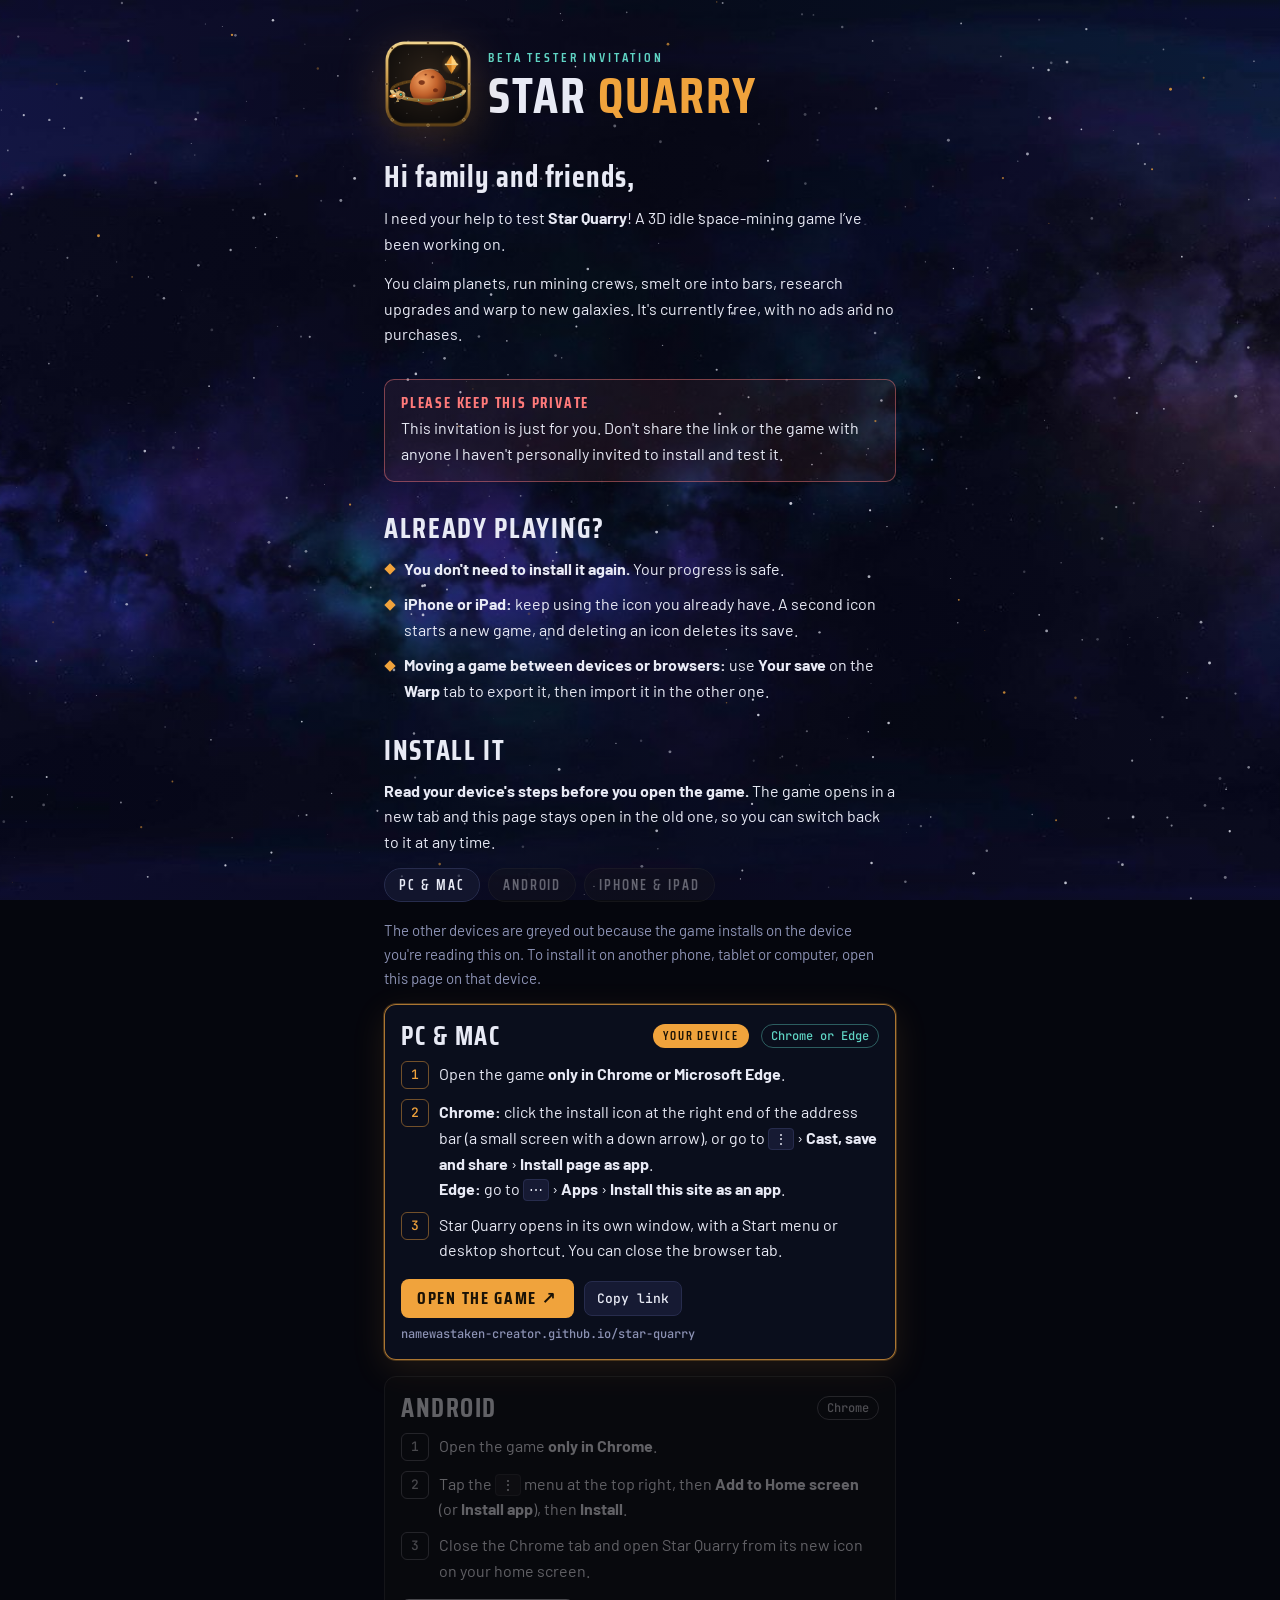
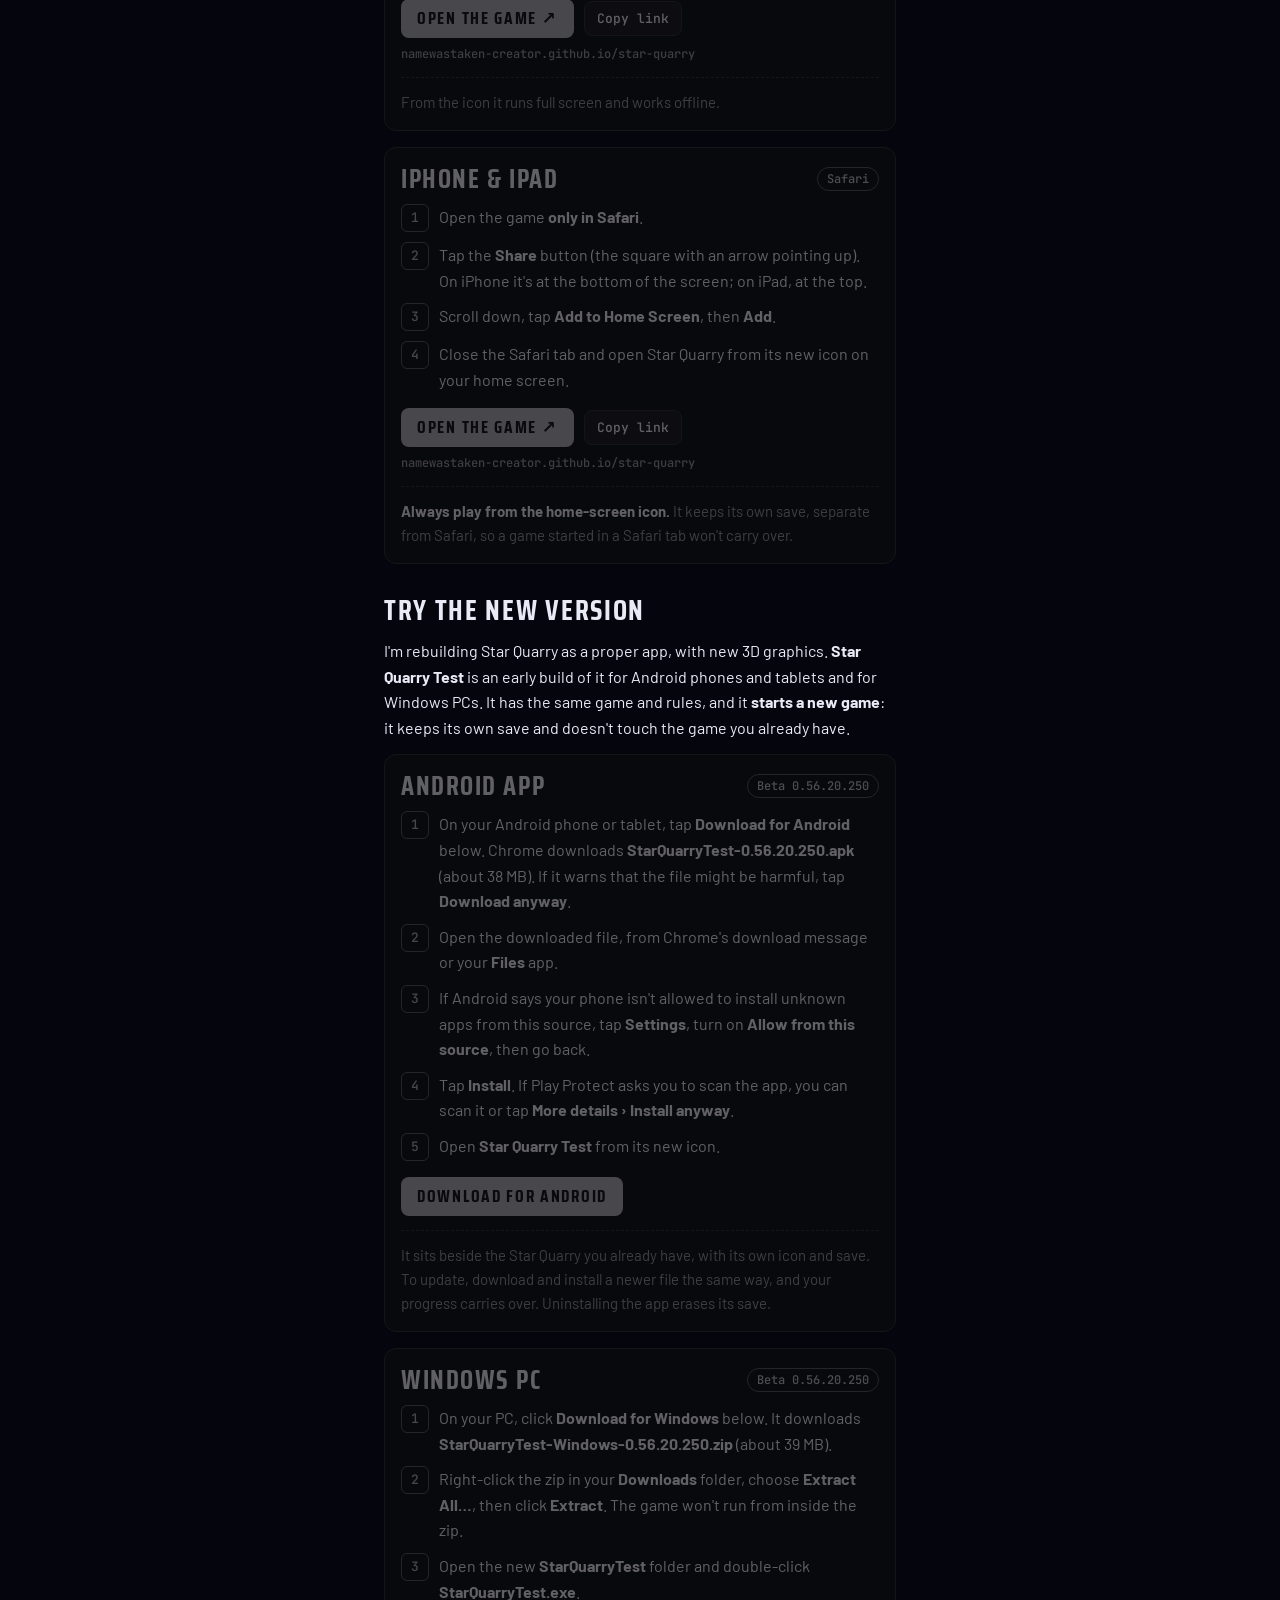
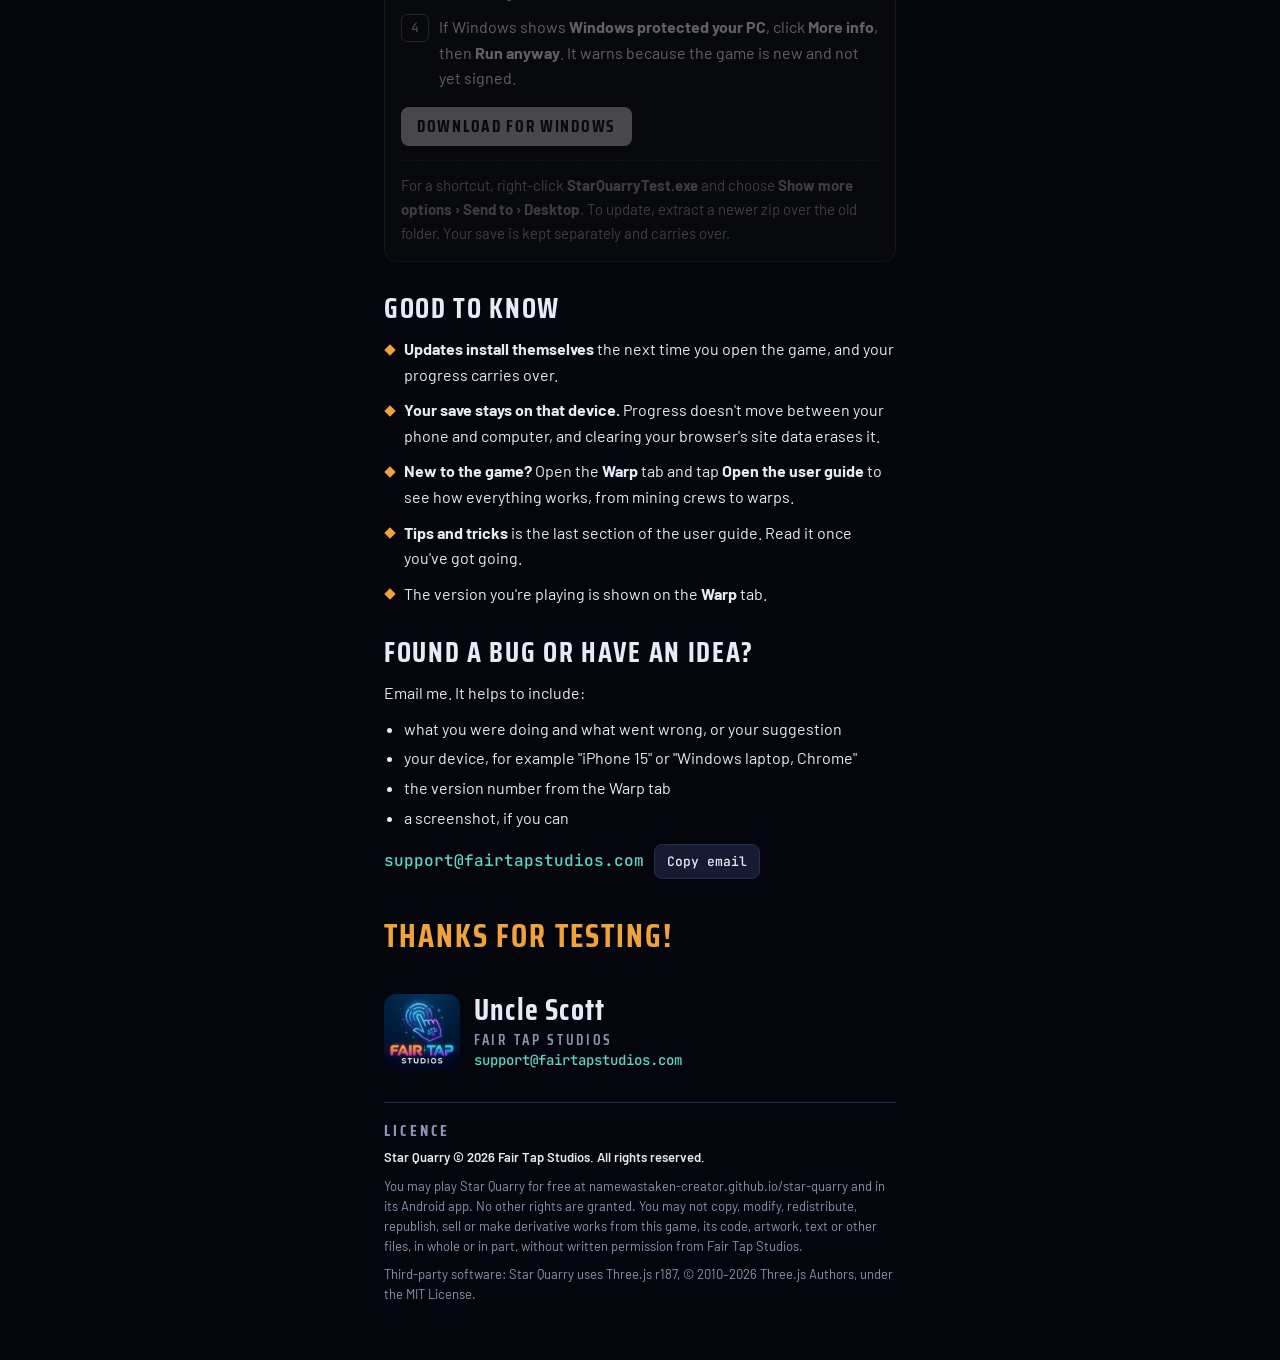
==== commit f44dc5e6: "Update testers.html" ====
--- a/testers.html
+++ b/testers.html
@@ -190,6 +190,36 @@
           <li><span>Star Quarry opens in its own window, with a Start menu or desktop shortcut. You can close the browser tab.</span></li>
         </ol>
         <div class="linkrow"><a class="btn small" href="https://namewastaken-creator.github.io/star-quarry/" target="_blank" rel="noopener">Open the game ↗</a><button class="ghost" type="button" data-copy="https://namewastaken-creator.github.io/star-quarry/">Copy link</button><span class="url">namewastaken-creator.github.io/star-quarry</span></div>
+      </article>
+    </div>
+  </section>
+
+  <section aria-labelledby="unity">
+    <h2 id="unity">Try the new version</h2>
+    <p class="first">I'm rebuilding Star Quarry as a proper app, with new 3D graphics. <strong>Star Quarry Test</strong> is an early build of it for Android phones and tablets and for Windows PCs. It has the same game and rules, and it <strong>starts a new game</strong>: it keeps its own save and doesn't touch the game you already have.</p>
+    <div class="devices">
+      <article class="dev" id="u-android">
+        <header><h3>Android app</h3><span class="browser">Beta 0.56.20.250</span></header>
+        <ol>
+          <li><span>On your Android phone or tablet, tap <strong>Download for Android</strong> below. Chrome downloads <strong>StarQuarryTest-0.56.20.250.apk</strong> (about 38 MB). If it warns that the file might be harmful, tap <strong>Download anyway</strong>.</span></li>
+          <li><span>Open the downloaded file, from Chrome's download message or your <strong>Files</strong> app.</span></li>
+          <li><span>If Android says your phone isn't allowed to install unknown apps from this source, tap <strong>Settings</strong>, turn on <strong>Allow from this source</strong>, then go back.</span></li>
+          <li><span>Tap <strong>Install</strong>. If Play Protect asks you to scan the app, you can scan it or tap <strong>More details › Install anyway</strong>.</span></li>
+          <li><span>Open <strong>Star Quarry Test</strong> from its new icon.</span></li>
+        </ol>
+        <div class="linkrow"><a class="btn small" href="https://github.com/namewastaken-creator/star-quarry/releases/download/unity-0.56.20.250/StarQuarryTest-0.56.20.250.apk">Download for Android</a></div>
+        <p class="note">It sits beside the Star Quarry you already have, with its own icon and save. To update, download and install a newer file the same way, and your progress carries over. Uninstalling the app erases its save.</p>
+      </article>
+      <article class="dev" id="u-windows">
+        <header><h3>Windows PC</h3><span class="browser">Beta 0.56.20.250</span></header>
+        <ol>
+          <li><span>On your PC, click <strong>Download for Windows</strong> below. It downloads <strong>StarQuarryTest-Windows-0.56.20.250.zip</strong> (about 39 MB).</span></li>
+          <li><span>Right-click the zip in your <strong>Downloads</strong> folder, choose <strong>Extract All…</strong>, then click <strong>Extract</strong>. The game won't run from inside the zip.</span></li>
+          <li><span>Open the new <strong>StarQuarryTest</strong> folder and double-click <strong>StarQuarryTest.exe</strong>.</span></li>
+          <li><span>If Windows shows <strong>Windows protected your PC</strong>, click <strong>More info</strong>, then <strong>Run anyway</strong>. It warns because the game is new and not yet signed.</span></li>
+        </ol>
+        <div class="linkrow"><a class="btn small" href="https://github.com/namewastaken-creator/star-quarry/releases/download/unity-0.56.20.250/StarQuarryTest-Windows-0.56.20.250.zip">Download for Windows</a></div>
+        <p class="note">For a shortcut, right-click <strong>StarQuarryTest.exe</strong> and choose <strong>Show more options › Send to › Desktop</strong>. To update, extract a newer zip over the old folder. Your save is kept separately and carries over.</p>
       </article>
     </div>
   </section>
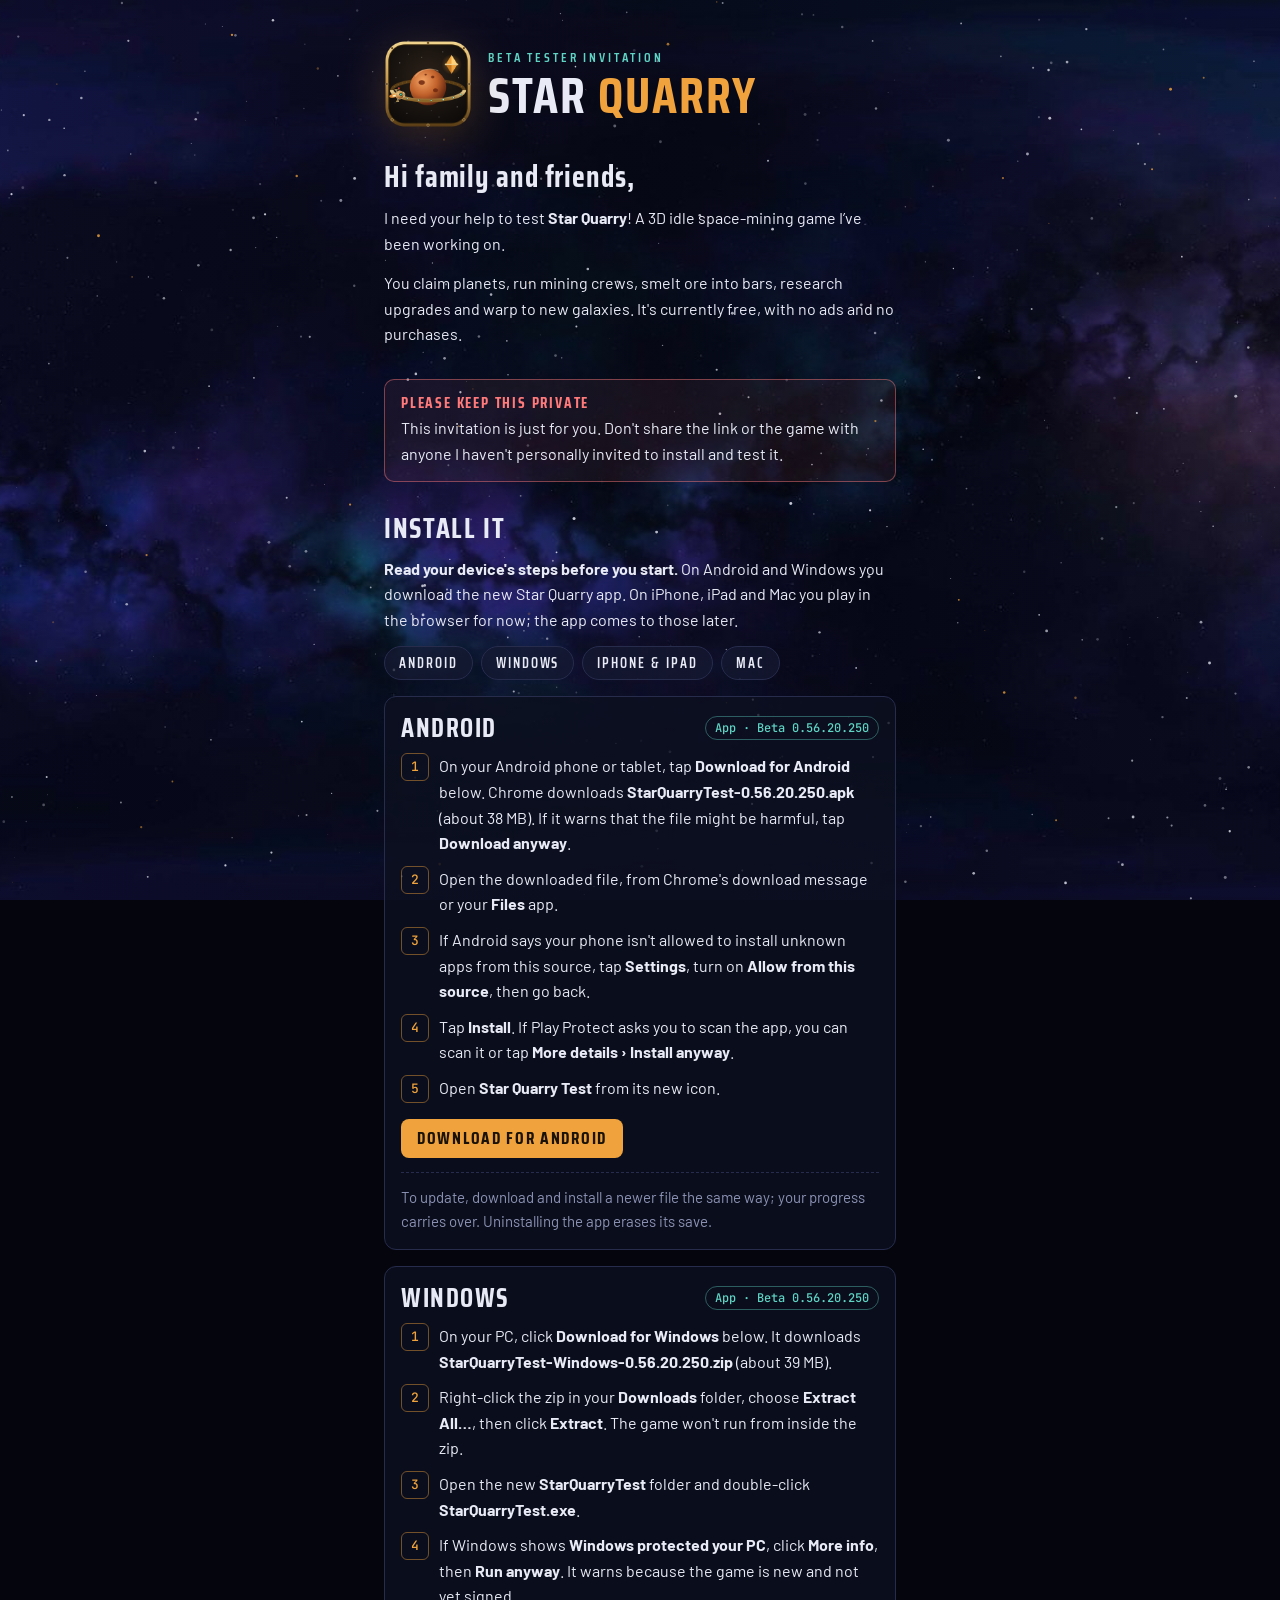
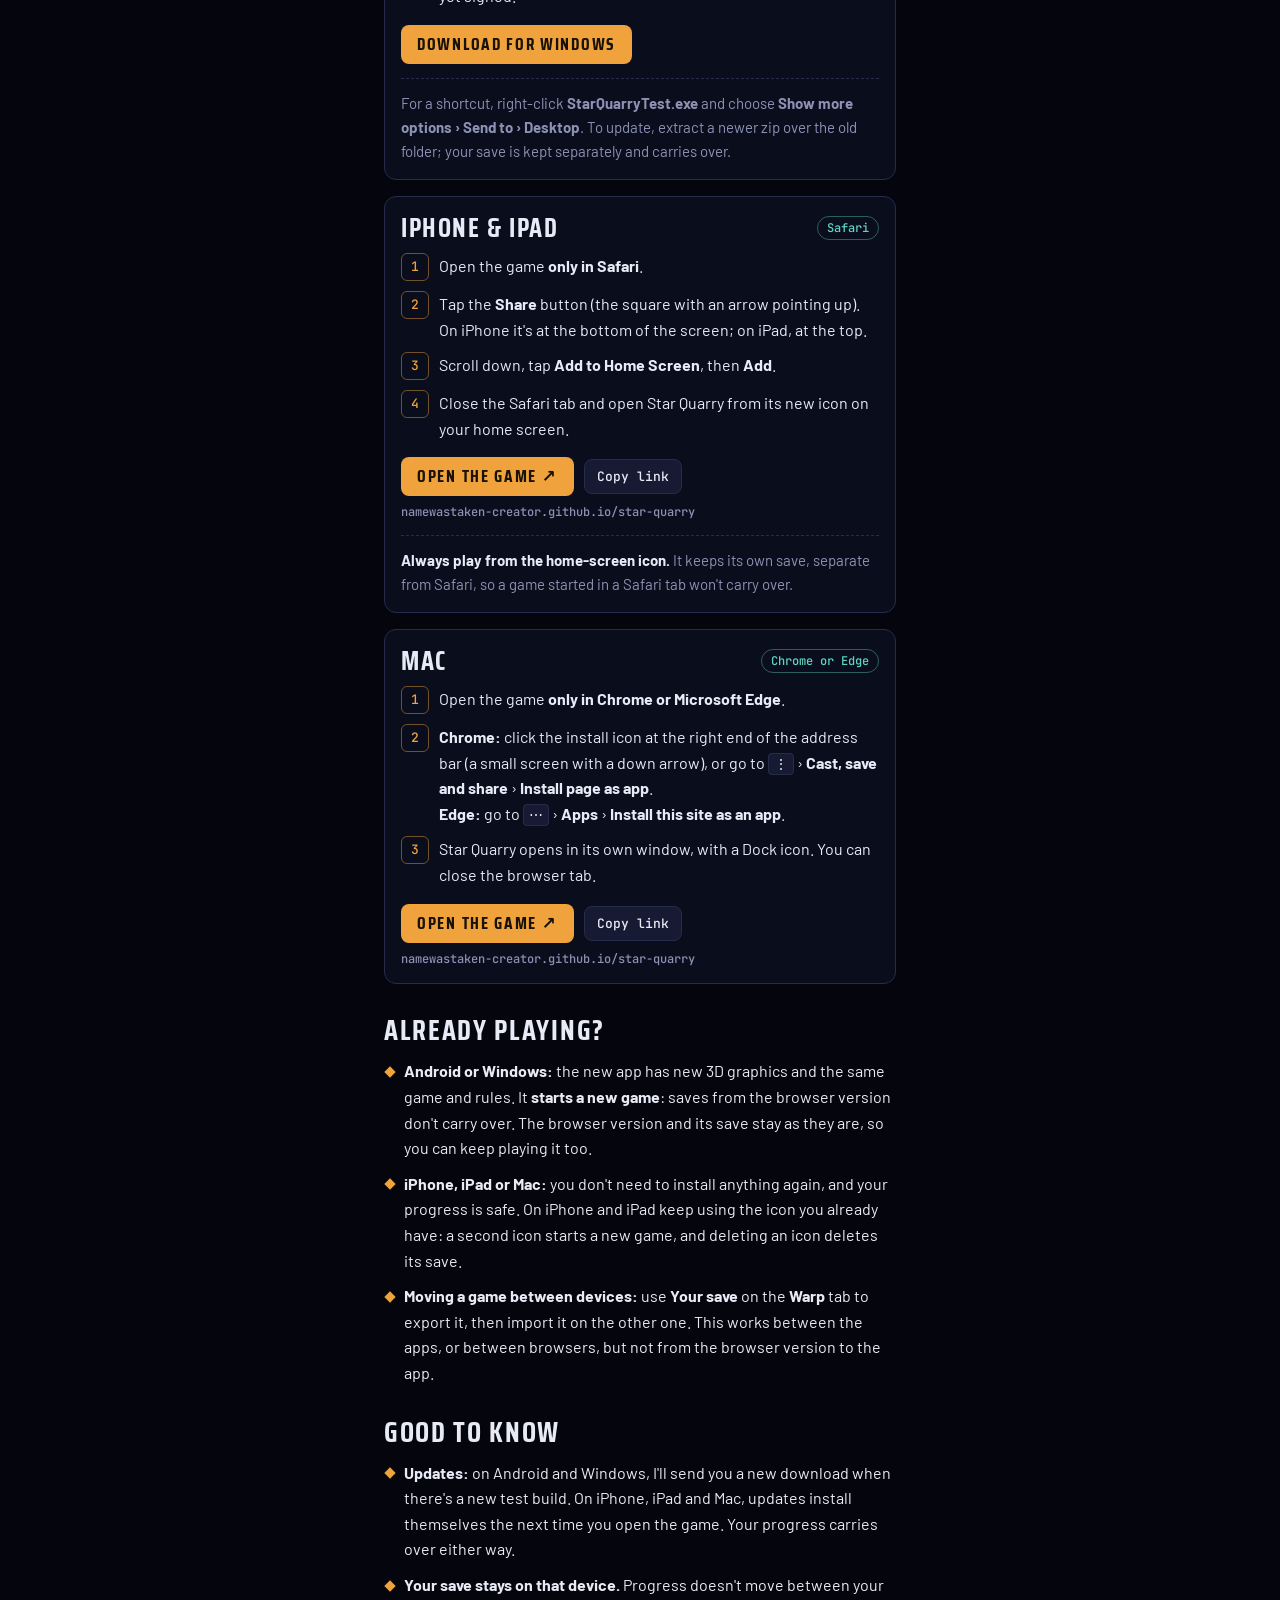
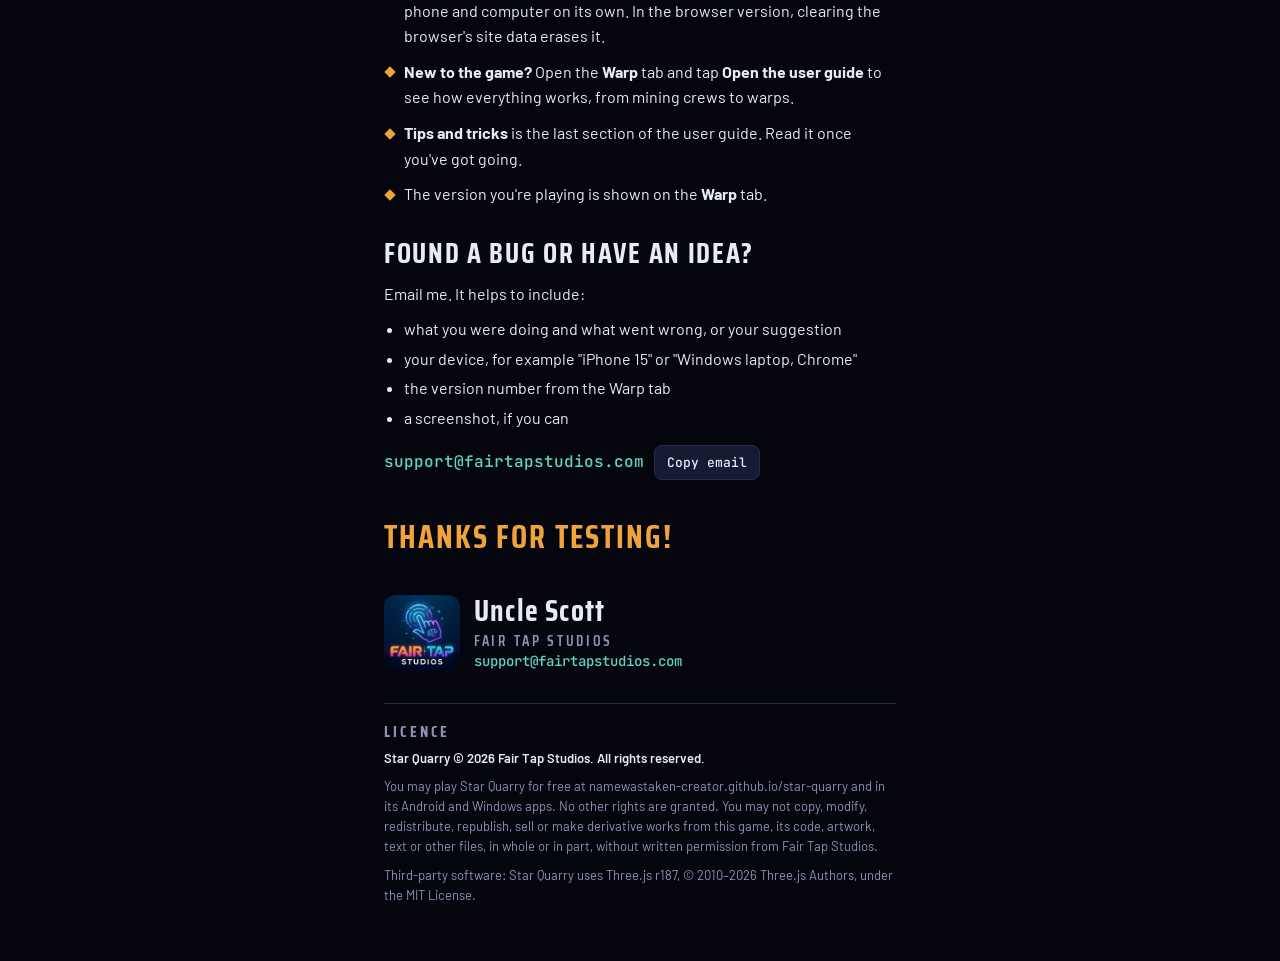
==== commit 09f00826: "Update testers.html" ====
--- a/testers.html
+++ b/testers.html
@@ -142,34 +142,39 @@
     </div>
   </div>
 
-  <section aria-labelledby="already">
-    <h2 id="already">Already playing?</h2>
-    <ul class="facts">
-      <li><strong>You don't need to install it again.</strong> Your progress is safe.</li>
-      <li><strong>iPhone or iPad:</strong> keep using the icon you already have. A second icon starts a new game, and deleting an icon deletes its save.</li>
-      <li><strong>Moving a game between devices or browsers:</strong> use <strong>Your save</strong> on the <strong>Warp</strong> tab to export it, then import it in the other one.</li>
-    </ul>
-  </section>
-
   <section aria-labelledby="install">
     <h2 id="install">Install it</h2>
-    <p class="first"><strong>Read your device's steps before you open the game.</strong> The game opens in a new tab and this page stays open in the old one, so you can switch back to it at any time.</p>
+    <p class="first"><strong>Read your device's steps before you start.</strong> On Android and Windows you download the new Star Quarry app. On iPhone, iPad and Mac you play in the browser for now; the app comes to those later.</p>
     <ul class="jump" style="margin-bottom:16px">
       <li><a href="#android">Android</a></li>
+      <li><a href="#pc">Windows</a></li>
       <li><a href="#iphone">iPhone &amp; iPad</a></li>
-      <li><a href="#pc">PC &amp; Mac</a></li>
+      <li><a href="#mac">Mac</a></li>
     </ul>
     <p class="elsewhere" id="elsewhere" hidden>The other devices are greyed out because the game installs on the device you're reading this on. To install it on another phone, tablet or computer, open this page on that device.</p>
     <div class="devices">
       <article class="dev" id="android">
-        <header><h3>Android</h3><span class="mine" hidden>Your device</span><span class="browser">Chrome</span></header>
+        <header><h3>Android</h3><span class="mine" hidden>Your device</span><span class="browser">App · Beta 0.56.20.250</span></header>
         <ol>
-          <li><span>Open the game <strong>only in Chrome</strong>.</span></li>
-          <li><span>Tap the <kbd>⋮</kbd> menu at the top right, then <strong>Add to Home screen</strong> (or <strong>Install app</strong>), then <strong>Install</strong>.</span></li>
-          <li><span>Close the Chrome tab and open Star Quarry from its new icon on your home screen.</span></li>
+          <li><span>On your Android phone or tablet, tap <strong>Download for Android</strong> below. Chrome downloads <strong>StarQuarryTest-0.56.20.250.apk</strong> (about 38 MB). If it warns that the file might be harmful, tap <strong>Download anyway</strong>.</span></li>
+          <li><span>Open the downloaded file, from Chrome's download message or your <strong>Files</strong> app.</span></li>
+          <li><span>If Android says your phone isn't allowed to install unknown apps from this source, tap <strong>Settings</strong>, turn on <strong>Allow from this source</strong>, then go back.</span></li>
+          <li><span>Tap <strong>Install</strong>. If Play Protect asks you to scan the app, you can scan it or tap <strong>More details › Install anyway</strong>.</span></li>
+          <li><span>Open <strong>Star Quarry Test</strong> from its new icon.</span></li>
         </ol>
-        <div class="linkrow"><a class="btn small" href="https://namewastaken-creator.github.io/star-quarry/" target="_blank" rel="noopener">Open the game ↗</a><button class="ghost" type="button" data-copy="https://namewastaken-creator.github.io/star-quarry/">Copy link</button><span class="url">namewastaken-creator.github.io/star-quarry</span></div>
-        <p class="note">From the icon it runs full screen and works offline.</p>
+        <div class="linkrow"><a class="btn small" href="https://github.com/namewastaken-creator/star-quarry/releases/download/unity-0.56.20.250/StarQuarryTest-0.56.20.250.apk">Download for Android</a></div>
+        <p class="note">To update, download and install a newer file the same way; your progress carries over. Uninstalling the app erases its save.</p>
+      </article>
+      <article class="dev" id="pc">
+        <header><h3>Windows</h3><span class="mine" hidden>Your device</span><span class="browser">App · Beta 0.56.20.250</span></header>
+        <ol>
+          <li><span>On your PC, click <strong>Download for Windows</strong> below. It downloads <strong>StarQuarryTest-Windows-0.56.20.250.zip</strong> (about 39 MB).</span></li>
+          <li><span>Right-click the zip in your <strong>Downloads</strong> folder, choose <strong>Extract All…</strong>, then click <strong>Extract</strong>. The game won't run from inside the zip.</span></li>
+          <li><span>Open the new <strong>StarQuarryTest</strong> folder and double-click <strong>StarQuarryTest.exe</strong>.</span></li>
+          <li><span>If Windows shows <strong>Windows protected your PC</strong>, click <strong>More info</strong>, then <strong>Run anyway</strong>. It warns because the game is new and not yet signed.</span></li>
+        </ol>
+        <div class="linkrow"><a class="btn small" href="https://github.com/namewastaken-creator/star-quarry/releases/download/unity-0.56.20.250/StarQuarryTest-Windows-0.56.20.250.zip">Download for Windows</a></div>
+        <p class="note">For a shortcut, right-click <strong>StarQuarryTest.exe</strong> and choose <strong>Show more options › Send to › Desktop</strong>. To update, extract a newer zip over the old folder; your save is kept separately and carries over.</p>
       </article>
       <article class="dev" id="iphone">
         <header><h3>iPhone &amp; iPad</h3><span class="mine" hidden>Your device</span><span class="browser">Safari</span></header>
@@ -182,53 +187,32 @@
         <div class="linkrow"><a class="btn small" href="https://namewastaken-creator.github.io/star-quarry/" target="_blank" rel="noopener">Open the game ↗</a><button class="ghost" type="button" data-copy="https://namewastaken-creator.github.io/star-quarry/">Copy link</button><span class="url">namewastaken-creator.github.io/star-quarry</span></div>
         <p class="note"><strong style="color:var(--ink)">Always play from the home-screen icon.</strong> It keeps its own save, separate from Safari, so a game started in a Safari tab won't carry over.</p>
       </article>
-      <article class="dev" id="pc">
-        <header><h3>PC &amp; Mac</h3><span class="mine" hidden>Your device</span><span class="browser">Chrome or Edge</span></header>
+      <article class="dev" id="mac">
+        <header><h3>Mac</h3><span class="mine" hidden>Your device</span><span class="browser">Chrome or Edge</span></header>
         <ol>
           <li><span>Open the game <strong>only in Chrome or Microsoft Edge</strong>.</span></li>
           <li><span><strong>Chrome:</strong> click the install icon at the right end of the address bar (a small screen with a down arrow), or go to <kbd>⋮</kbd> › <strong>Cast, save and share</strong> › <strong>Install page as app</strong>.<br><strong>Edge:</strong> go to <kbd>⋯</kbd> › <strong>Apps</strong> › <strong>Install this site as an app</strong>.</span></li>
-          <li><span>Star Quarry opens in its own window, with a Start menu or desktop shortcut. You can close the browser tab.</span></li>
+          <li><span>Star Quarry opens in its own window, with a Dock icon. You can close the browser tab.</span></li>
         </ol>
         <div class="linkrow"><a class="btn small" href="https://namewastaken-creator.github.io/star-quarry/" target="_blank" rel="noopener">Open the game ↗</a><button class="ghost" type="button" data-copy="https://namewastaken-creator.github.io/star-quarry/">Copy link</button><span class="url">namewastaken-creator.github.io/star-quarry</span></div>
       </article>
     </div>
   </section>
 
-  <section aria-labelledby="unity">
-    <h2 id="unity">Try the new version</h2>
-    <p class="first">I'm rebuilding Star Quarry as a proper app, with new 3D graphics. <strong>Star Quarry Test</strong> is an early build of it for Android phones and tablets and for Windows PCs. It has the same game and rules, and it <strong>starts a new game</strong>: it keeps its own save and doesn't touch the game you already have.</p>
-    <div class="devices">
-      <article class="dev" id="u-android">
-        <header><h3>Android app</h3><span class="browser">Beta 0.56.20.250</span></header>
-        <ol>
-          <li><span>On your Android phone or tablet, tap <strong>Download for Android</strong> below. Chrome downloads <strong>StarQuarryTest-0.56.20.250.apk</strong> (about 38 MB). If it warns that the file might be harmful, tap <strong>Download anyway</strong>.</span></li>
-          <li><span>Open the downloaded file, from Chrome's download message or your <strong>Files</strong> app.</span></li>
-          <li><span>If Android says your phone isn't allowed to install unknown apps from this source, tap <strong>Settings</strong>, turn on <strong>Allow from this source</strong>, then go back.</span></li>
-          <li><span>Tap <strong>Install</strong>. If Play Protect asks you to scan the app, you can scan it or tap <strong>More details › Install anyway</strong>.</span></li>
-          <li><span>Open <strong>Star Quarry Test</strong> from its new icon.</span></li>
-        </ol>
-        <div class="linkrow"><a class="btn small" href="https://github.com/namewastaken-creator/star-quarry/releases/download/unity-0.56.20.250/StarQuarryTest-0.56.20.250.apk">Download for Android</a></div>
-        <p class="note">It sits beside the Star Quarry you already have, with its own icon and save. To update, download and install a newer file the same way, and your progress carries over. Uninstalling the app erases its save.</p>
-      </article>
-      <article class="dev" id="u-windows">
-        <header><h3>Windows PC</h3><span class="browser">Beta 0.56.20.250</span></header>
-        <ol>
-          <li><span>On your PC, click <strong>Download for Windows</strong> below. It downloads <strong>StarQuarryTest-Windows-0.56.20.250.zip</strong> (about 39 MB).</span></li>
-          <li><span>Right-click the zip in your <strong>Downloads</strong> folder, choose <strong>Extract All…</strong>, then click <strong>Extract</strong>. The game won't run from inside the zip.</span></li>
-          <li><span>Open the new <strong>StarQuarryTest</strong> folder and double-click <strong>StarQuarryTest.exe</strong>.</span></li>
-          <li><span>If Windows shows <strong>Windows protected your PC</strong>, click <strong>More info</strong>, then <strong>Run anyway</strong>. It warns because the game is new and not yet signed.</span></li>
-        </ol>
-        <div class="linkrow"><a class="btn small" href="https://github.com/namewastaken-creator/star-quarry/releases/download/unity-0.56.20.250/StarQuarryTest-Windows-0.56.20.250.zip">Download for Windows</a></div>
-        <p class="note">For a shortcut, right-click <strong>StarQuarryTest.exe</strong> and choose <strong>Show more options › Send to › Desktop</strong>. To update, extract a newer zip over the old folder. Your save is kept separately and carries over.</p>
-      </article>
-    </div>
+  <section aria-labelledby="already">
+    <h2 id="already">Already playing?</h2>
+    <ul class="facts">
+      <li><strong>Android or Windows:</strong> the new app has new 3D graphics and the same game and rules. It <strong>starts a new game</strong>: saves from the browser version don't carry over. The browser version and its save stay as they are, so you can keep playing it too.</li>
+      <li><strong>iPhone, iPad or Mac:</strong> you don't need to install anything again, and your progress is safe. On iPhone and iPad keep using the icon you already have: a second icon starts a new game, and deleting an icon deletes its save.</li>
+      <li><strong>Moving a game between devices:</strong> use <strong>Your save</strong> on the <strong>Warp</strong> tab to export it, then import it on the other one. This works between the apps, or between browsers, but not from the browser version to the app.</li>
+    </ul>
   </section>
 
   <section aria-labelledby="know">
     <h2 id="know">Good to know</h2>
     <ul class="facts">
-      <li><strong>Updates install themselves</strong> the next time you open the game, and your progress carries over.</li>
-      <li><strong>Your save stays on that device.</strong> Progress doesn't move between your phone and computer, and clearing your browser's site data erases it.</li>
+      <li><strong>Updates:</strong> on Android and Windows, I'll send you a new download when there's a new test build. On iPhone, iPad and Mac, updates install themselves the next time you open the game. Your progress carries over either way.</li>
+      <li><strong>Your save stays on that device.</strong> Progress doesn't move between your phone and computer on its own. In the browser version, clearing the browser's site data erases it.</li>
       <li><strong>New to the game?</strong> Open the <strong>Warp</strong> tab and tap <strong>Open the user guide</strong> to see how everything works, from mining crews to warps.</li>
       <li><strong>Tips and tricks</strong> is the last section of the user guide. Read it once you've got going.</li>
       <li>The version you're playing is shown on the <strong>Warp</strong> tab.</li>
@@ -266,7 +250,7 @@
   <section class="legal" aria-labelledby="licence">
     <h2 id="licence">Licence</h2>
     <p><strong>Star Quarry © 2026 Fair Tap Studios. All rights reserved.</strong></p>
-    <p>You may play Star Quarry for free at namewastaken-creator.github.io/star-quarry and in its Android app. No other rights are granted. You may not copy, modify, redistribute, republish, sell or make derivative works from this game, its code, artwork, text or other files, in whole or in part, without written permission from Fair Tap Studios.</p>
+    <p>You may play Star Quarry for free at namewastaken-creator.github.io/star-quarry and in its Android and Windows apps. No other rights are granted. You may not copy, modify, redistribute, republish, sell or make derivative works from this game, its code, artwork, text or other files, in whole or in part, without written permission from Fair Tap Studios.</p>
     <p>Third-party software: Star Quarry uses Three.js r187, © 2010–2026 Three.js Authors, under the MIT License.</p>
   </section>
 
@@ -290,10 +274,10 @@
 // installed from the device it will be played on. Unknown device: nothing is greyed.
 (function(){
   const ua=navigator.userAgent||'',ios=/iPhone|iPad|iPod/.test(ua)||(/Macintosh/.test(ua)&&navigator.maxTouchPoints>1);
-  const id=/Android/i.test(ua)?'android':ios?'iphone':/Windows|Macintosh|CrOS|Linux/.test(ua)?'pc':null;
+  const id=/Android/i.test(ua)?'android':ios?'iphone':/Windows/.test(ua)?'pc':/Macintosh/.test(ua)?'mac':null;
   const el=id&&document.getElementById(id);if(!el)return;
   el.classList.add('is-mine');el.querySelector('.mine').hidden=false;el.parentElement.prepend(el);
-  document.querySelectorAll('.dev').forEach(d=>{if(d===el)return;
+  document.querySelectorAll('[aria-labelledby="install"] .dev').forEach(d=>{if(d===el)return;
     d.classList.add('other');d.setAttribute('aria-disabled','true');
     d.querySelectorAll('.linkrow a,.linkrow button').forEach(c=>{c.tabIndex=-1;c.setAttribute('aria-disabled','true')})});
   document.querySelectorAll('.jump a').forEach(a=>{if(a.getAttribute('href')!=='#'+id){a.classList.add('off');a.setAttribute('aria-disabled','true');a.tabIndex=-1}});
